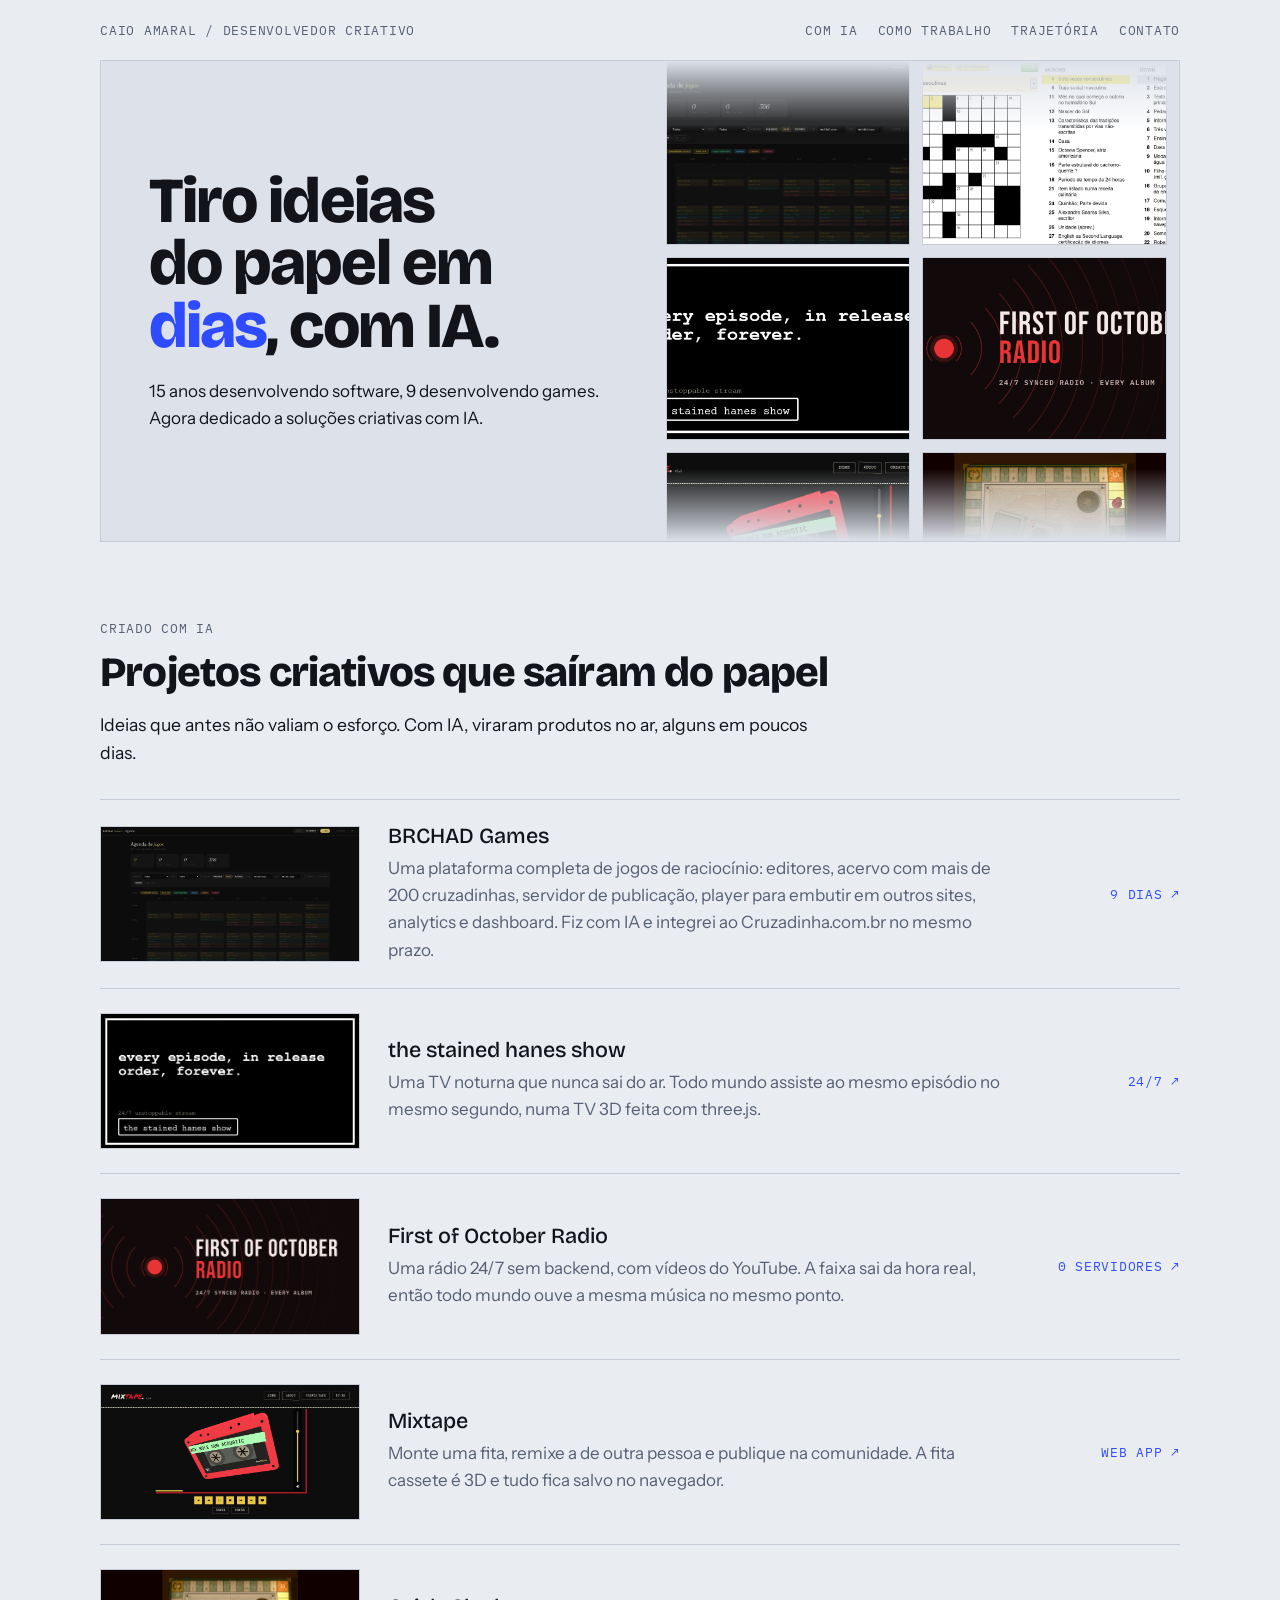
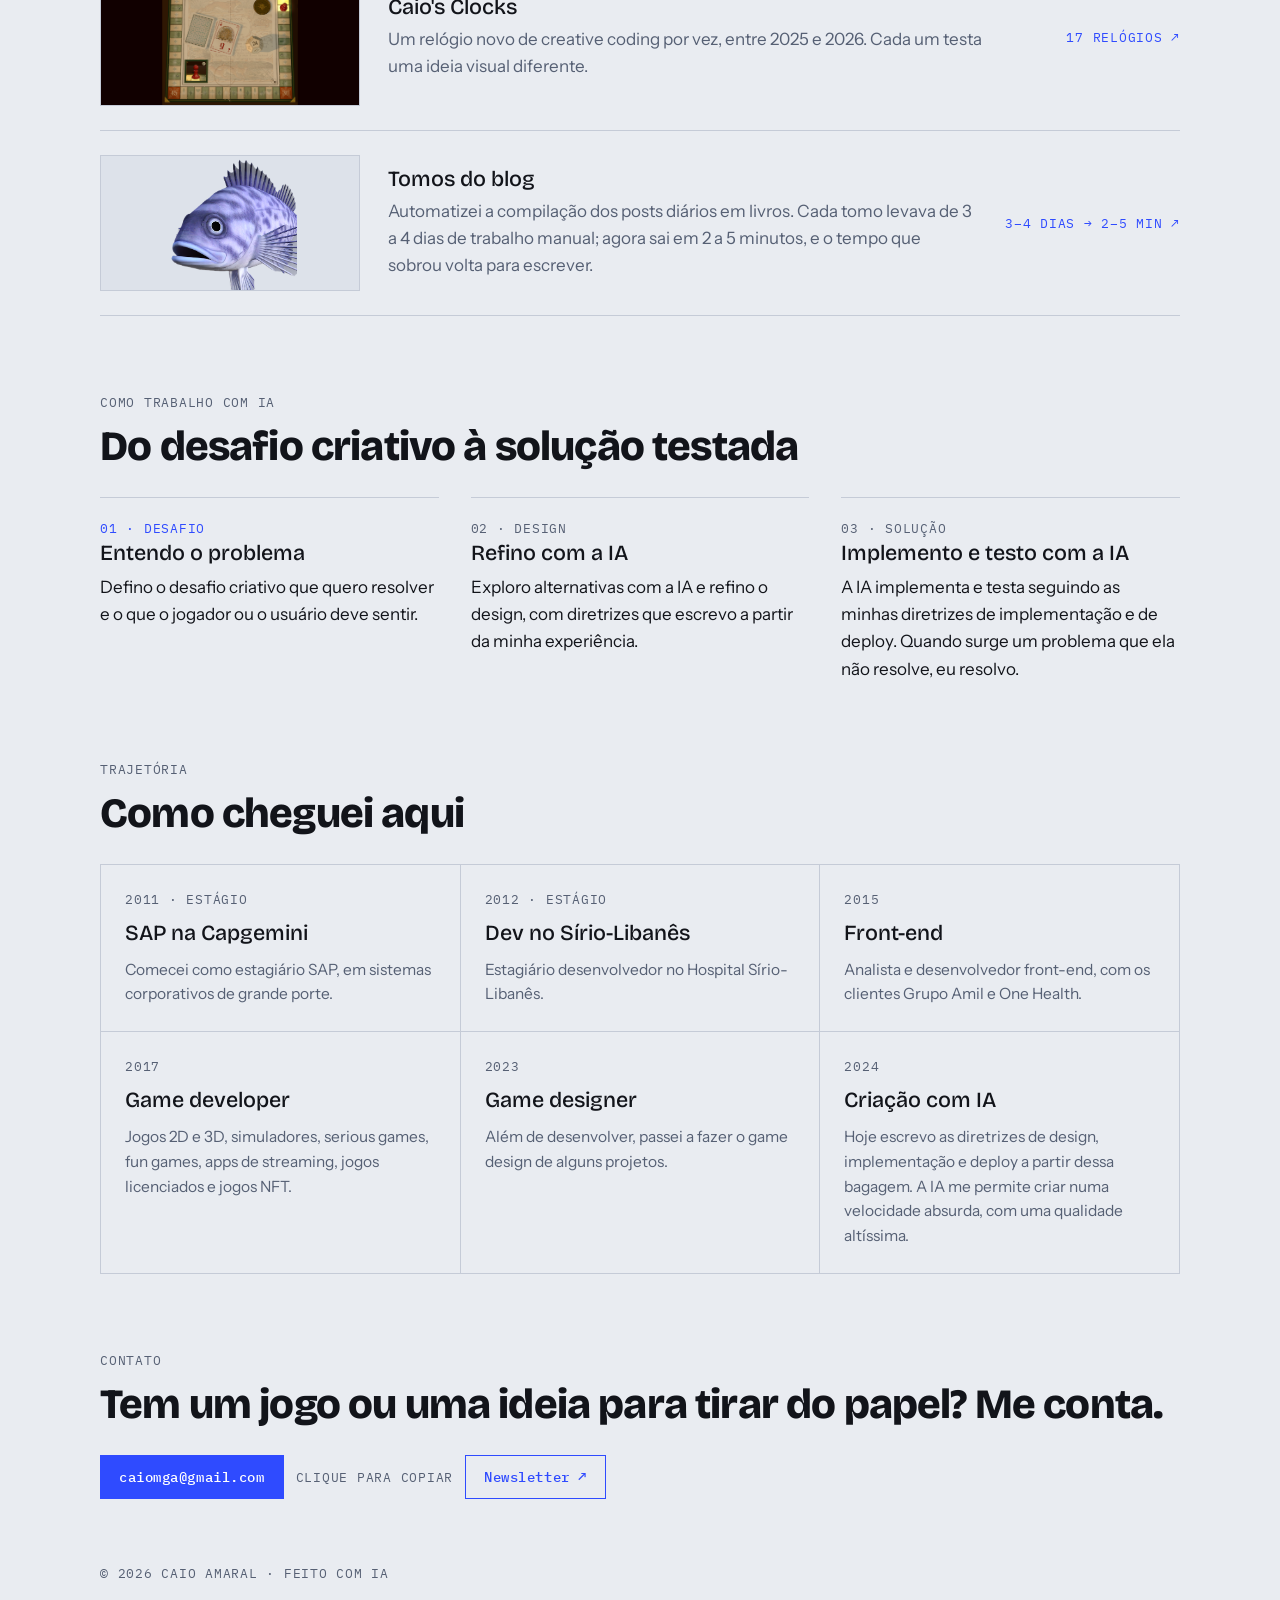
==== v2.html @ 66783889 "v2: game designer vira marco de 2023 na trajetória; grade 3x2 Co-Authored-By: Claude Opus 5.5 <norep" ====
<!doctype html>
<html lang="pt-BR">
<head>
<meta charset="utf-8">
<meta name="viewport" content="width=device-width, initial-scale=1">
<title>Caio Amaral · Desenvolvedor Criativo</title>
<meta name="description" content="Desenvolvedor criativo, com 9 anos em games. Jogos 2D e 3D, simuladores e serious games, e projetos criativos feitos com IA em dias.">
<link rel="preconnect" href="https://fonts.googleapis.com">
<link rel="preconnect" href="https://fonts.gstatic.com" crossorigin>
<link rel="stylesheet" href="https://fonts.googleapis.com/css2?family=Bricolage+Grotesque:opsz,wght@12..96,500;12..96,800&family=Instrument+Sans:wght@400;500&family=IBM+Plex+Mono:wght@400;500&display=swap">
<link rel="stylesheet" href="styles.css">
</head>
<body>
<div class="wrap">
  <nav class="mono">
    <span>caio amaral / desenvolvedor criativo</span>
    <div><a href="#ia">com ia</a><a href="#metodo">como trabalho</a><a href="#trilha">trajetória</a><a href="#contato">contato</a></div>
  </nav>

  <header class="hero hero-split">
    <div class="hero-copy">
      <h1>Tiro ideias do papel em <em>dias</em>, com IA.</h1>
      <p>15 anos desenvolvendo software, 9 desenvolvendo games. Agora dedicado a soluções criativas com IA.</p>
    </div>
    <!-- cada coluna repete as imagens duas vezes para o loop não ter emenda -->
    <div class="mosaic" aria-hidden="true">
      <div class="col">
        <img src="assets/brchad.png" alt=""><img src="assets/tshs.jpg" alt=""><img src="assets/mixtape.png" alt="">
        <img src="assets/brchad.png" alt=""><img src="assets/tshs.jpg" alt=""><img src="assets/mixtape.png" alt="">
      </div>
      <div class="col">
        <img src="assets/acervo.png" alt=""><img src="assets/radio.png" alt=""><img src="assets/clocks.png" alt="">
        <img src="assets/acervo.png" alt=""><img src="assets/radio.png" alt=""><img src="assets/clocks.png" alt="">
      </div>
    </div>
  </header>

  <section id="ia">
    <span class="mono">Criado com IA</span>
    <h2>Projetos criativos que saíram do papel</h2>
    <p class="lead">Ideias que antes não valiam o esforço. Com IA, viraram produtos no ar, alguns em poucos dias.</p>
    <div id="projects"></div>
  </section>

  <section id="metodo">
    <span class="mono">Como trabalho com IA</span>
    <h2>Do desafio criativo à solução testada</h2>
    <ol class="phases">
      <li><span class="mono">01 · desafio</span><h3>Entendo o problema</h3><p>Defino o desafio criativo que quero resolver e o que o jogador ou o usuário deve sentir.</p></li>
      <li><span class="mono">02 · design</span><h3>Refino com a IA</h3><p>Exploro alternativas com a IA e refino o design, com diretrizes que escrevo a partir da minha experiência.</p></li>
      <li><span class="mono">03 · solução</span><h3>Implemento e testo com a IA</h3><p>A IA implementa e testa seguindo as minhas diretrizes de implementação e de deploy. Quando surge um problema que ela não resolve, eu resolvo.</p></li>
    </ol>
  </section>

  <section id="trilha">
    <span class="mono">Trajetória</span>
    <h2>Como cheguei aqui</h2>
    <div class="tracks six">
      <article>
        <span class="mono">2011 · estágio</span>
        <h3>SAP na Capgemini</h3>
        <p>Comecei como estagiário SAP, em sistemas corporativos de grande porte.</p>
      </article>
      <article>
        <span class="mono">2012 · estágio</span>
        <h3>Dev no Sírio-Libanês</h3>
        <p>Estagiário desenvolvedor no Hospital Sírio-Libanês.</p>
      </article>
      <article>
        <span class="mono">2015</span>
        <h3>Front-end</h3>
        <p>Analista e desenvolvedor front-end, com os clientes Grupo Amil e One Health.</p>
      </article>
      <article>
        <span class="mono">2017</span>
        <h3>Game developer</h3>
        <p>Jogos 2D e 3D, simuladores, serious games, fun games, apps de streaming, jogos licenciados e jogos NFT.</p>
      </article>
      <article>
        <span class="mono">2023</span>
        <h3>Game designer</h3>
        <p>Além de desenvolver, passei a fazer o game design de alguns projetos.</p>
      </article>
      <article>
        <span class="mono">2024</span>
        <h3>Criação com IA</h3>
        <p>Hoje escrevo as diretrizes de design, implementação e deploy a partir dessa bagagem. A IA me permite criar numa velocidade absurda, com uma qualidade altíssima.</p>
      </article>
    </div>
  </section>

  <section id="contato">
    <span class="mono">Contato</span>
    <h2>Tem um jogo ou uma ideia para tirar do papel? Me conta.</h2>
    <div class="contact">
      <button class="primary" id="copy" type="button">caiomga@gmail.com</button>
      <span class="mono" id="msg" role="status">clique para copiar</span>
      <a class="btn" href="https://devcriativo.substack.com/" target="_blank" rel="noopener noreferrer">Newsletter ↗</a>
    </div>
  </section>

  <footer class="mono">© <span id="year">2026</span> Caio Amaral · feito com IA</footer>
</div>
<script src="projects-v2.js"></script>
<script src="main.js"></script>
</body>
</html>
---- styles.css ----
/* layout: hero com campo ASCII em canvas, números, trilha em 3 colunas, lista de projetos, contato */
:root{
  --bg:#e9ecf1; --fg:#12141a; --muted:#566074; --line:#c5cbd7; --panel:#dde2ea;
  --accent:#2f4bff; --accent-fg:#ffffff; --field:#2f4bff;
  --display:'Bricolage Grotesque','Helvetica Neue',Arial,sans-serif;
  --body:'Instrument Sans','Helvetica Neue',Arial,sans-serif;
  --mono:'IBM Plex Mono',ui-monospace,Menlo,Consolas,monospace;
}
@media (prefers-color-scheme:dark){:root:not([data-theme="light"]){
  --bg:#0d0f14; --fg:#e8ebf2; --muted:#8c96aa; --line:#262b38; --panel:#151923;
  --accent:#ff5c8a; --accent-fg:#14060b; --field:#8fa2ff; color-scheme:dark}}
:root[data-theme="dark"]{
  --bg:#0d0f14; --fg:#e8ebf2; --muted:#8c96aa; --line:#262b38; --panel:#151923;
  --accent:#ff5c8a; --accent-fg:#14060b; --field:#8fa2ff; color-scheme:dark}

*{box-sizing:border-box}
body{margin:0;background:var(--bg);color:var(--fg);font:400 17px/1.6 var(--body);
  padding-inline:max(16px,env(safe-area-inset-left,0px))}
.wrap{max-width:1080px;margin:0 auto}
a{color:inherit}
:focus-visible{outline:2px solid var(--accent);outline-offset:3px}
.mono{font-family:var(--mono);font-size:12.5px;letter-spacing:.06em;text-transform:uppercase;color:var(--muted)}

nav{display:flex;justify-content:space-between;gap:16px;padding-block:20px;flex-wrap:wrap}
nav a{text-decoration:none}
nav a:hover{color:var(--accent)}
nav div{display:flex;gap:20px;flex-wrap:wrap}

.hero{-webkit-user-select:none;user-select:none;position:relative;border:1px solid var(--line);background:var(--panel);overflow:hidden;min-height:440px}
#field{position:absolute;inset:0;width:100%;height:100%;display:block}
.hero-copy{position:relative;padding:clamp(20px,4vw,48px);pointer-events:none;max-width:780px}
h1{font:800 clamp(2.4rem,7vw,5rem)/.98 var(--display);letter-spacing:-.03em;margin:18px 0 20px;text-wrap:balance}
h1 em{font-style:normal;color:var(--accent)}
.hero-copy p{max-width:52ch;margin:0}
.hero-hint{position:absolute;right:16px;bottom:12px}

/* hero da v2: texto à esquerda, mosaico de projetos à direita (uma coluna sobe, a outra desce) */
.hero-split{display:grid;grid-template-columns:minmax(0,1.1fr) minmax(0,1fr);align-items:center;min-height:480px}
.hero-split .hero-copy{pointer-events:auto}
.hero-split h1{font-size:clamp(2.2rem,5vw,4rem);margin-top:0}
.mosaic{height:480px;display:grid;grid-template-columns:1fr 1fr;gap:12px;padding-right:12px;overflow:hidden;
  -webkit-mask-image:linear-gradient(transparent,#000 15%,#000 85%,transparent);mask-image:linear-gradient(transparent,#000 15%,#000 85%,transparent)}
.mosaic .col{display:flex;flex-direction:column;gap:12px;animation:rise 45s linear infinite}
.mosaic .col:nth-child(2){animation-duration:60s;animation-direction:reverse}
.mosaic img{display:block;width:100%;aspect-ratio:4/3;object-fit:cover;object-position:top center;border:1px solid var(--line)}
@keyframes rise{to{transform:translateY(calc(-50% - 6px))}}
@media(max-width:800px){.hero-split{grid-template-columns:1fr}.mosaic{height:260px;padding:0 12px}}
@media(prefers-reduced-motion:reduce){.mosaic .col{animation:none}}

section{padding-block:72px 0}
h2{font:800 clamp(1.8rem,4vw,2.6rem)/1.05 var(--display);letter-spacing:-.02em;margin:10px 0 28px;text-wrap:balance}
h3{font:500 1.35rem/1.15 var(--display);margin:0}

.numbers{display:grid;grid-template-columns:repeat(auto-fit,minmax(220px,1fr));gap:24px;padding-block:40px 0}
.numbers div{display:flex;flex-direction:column;gap:6px;border-top:2px solid var(--accent);padding-top:16px;min-width:0}
.numbers strong{font:800 clamp(1.8rem,4vw,2.5rem)/1.05 var(--display);letter-spacing:-.02em;font-variant-numeric:tabular-nums}
.numbers p{margin:6px 0 0;color:var(--muted);font-size:15.5px}

.case{display:flex;flex-direction:column;align-items:flex-start;gap:16px;max-width:60ch;font-size:1.1rem}
.case p{margin:0}
.cases{display:grid;grid-template-columns:repeat(auto-fit,minmax(300px,1fr));gap:40px}
.cases .case{max-width:none;font-size:1rem;border-top:2px solid var(--accent);padding-top:20px;min-width:0}
.cases .btn{margin-top:auto}
.metric{font:800 clamp(1.8rem,4vw,2.5rem)/1.05 var(--display);letter-spacing:-.02em;color:var(--accent);font-variant-numeric:tabular-nums}
.btn{font:500 14px var(--mono);letter-spacing:.04em;padding:12px 18px;border:1px solid var(--accent);color:var(--accent);text-decoration:none}
.btn:hover{background:var(--accent);color:var(--accent-fg)}
.lead{max-width:60ch;margin:-12px 0 32px;font-size:1.1rem}
.groups{display:grid;gap:28px}
.groups h3{font-size:1rem;margin-bottom:10px;color:var(--muted)}
.groups .tags{margin:0}
.groups .tags li{font-size:13px;padding:5px 10px}
.approach{display:grid;grid-template-columns:repeat(auto-fit,minmax(280px,1fr));gap:32px}
.approach article{border-top:2px solid var(--accent);padding-top:16px;min-width:0}
.approach h3{margin-bottom:10px}
.approach p{margin:0;color:var(--muted);max-width:56ch}

.phases{list-style:none;margin:0;padding:0;display:grid;grid-template-columns:repeat(auto-fit,minmax(240px,1fr));gap:32px}
.phases li{border-top:1px solid var(--line);padding-top:16px;min-width:0}
.phases li:first-child .mono{color:var(--accent)}
.phases p{margin:8px 0 0;max-width:42ch}

.tracks{display:grid;grid-template-columns:repeat(auto-fit,minmax(260px,1fr));gap:1px;background:var(--line);border:1px solid var(--line)}
.tracks article{background:var(--bg);padding:24px;display:flex;flex-direction:column;gap:12px;min-width:0}
.tracks.six{grid-template-columns:repeat(auto-fit,minmax(min(100%,300px),1fr))}
.tracks p{margin:0;color:var(--muted);font-size:15.5px}
.tags{list-style:none;margin:auto 0 0;padding:0;display:flex;flex-wrap:wrap;gap:6px}
.tags li{font:400 12px var(--mono);border:1px solid var(--line);padding:3px 8px}

.proj{display:grid;grid-template-columns:260px minmax(0,1fr) auto;gap:12px 28px;padding:24px 0;border-top:1px solid var(--line);align-items:center;text-decoration:none}
.proj figure{margin:0;aspect-ratio:1200/630;background:var(--panel);border:1px solid var(--line);overflow:hidden}
.proj img{display:block;width:100%;height:100%;object-fit:cover;object-position:top center;transition:transform .3s}
.proj img.contain{object-fit:contain;object-position:center}
.proj:hover img{transform:scale(1.04)}
.proj .info{display:flex;flex-direction:column;gap:6px;min-width:0}
.proj:last-child{border-bottom:1px solid var(--line)}
.proj p{margin:0;color:var(--muted);max-width:56ch}
.proj .go{color:var(--accent)}
.proj:hover h3{color:var(--accent)}
@media(max-width:700px){.proj{grid-template-columns:1fr}}
@media(prefers-reduced-motion:reduce){.proj img{transition:none}.proj:hover img{transform:none}}

.game-list{display:grid;grid-template-columns:repeat(auto-fit,minmax(240px,1fr));gap:32px;margin-bottom:48px}
.game{display:flex;flex-direction:column;gap:8px;border-top:2px solid var(--accent);padding-top:16px;text-decoration:none;min-width:0}
.game figure{margin:0 0 8px;aspect-ratio:16/9;background:var(--panel);border:1px solid var(--line);overflow:hidden;display:grid;place-items:center}
.game img{display:block;width:100%;height:100%;object-fit:cover}
.game p{margin:0;color:var(--muted);font-size:15.5px}
.game .result{font:500 1rem/1.3 var(--display);color:var(--accent);margin-top:auto}
a.game:hover h3{color:var(--accent)}
.game.todo{border-top-style:dashed}
.game.todo figure{border-style:dashed}
.game.todo h3,.game.todo p,.game.todo .result{opacity:.6}
.draft-note{border:1px dashed var(--accent);padding:12px 16px;margin:0 0 32px;font-size:15px;max-width:60ch}

.contact{display:flex;flex-wrap:wrap;gap:12px;align-items:center}
button{font:500 14px var(--mono);letter-spacing:.04em;padding:12px 18px;border:1px solid var(--fg);background:transparent;color:var(--fg);cursor:pointer}
button:hover{border-color:var(--accent);color:var(--accent)}
button.primary{background:var(--accent);border-color:var(--accent);color:var(--accent-fg)}
button.primary:hover{color:var(--accent-fg);filter:brightness(1.1)}
footer{padding-block:64px 40px}
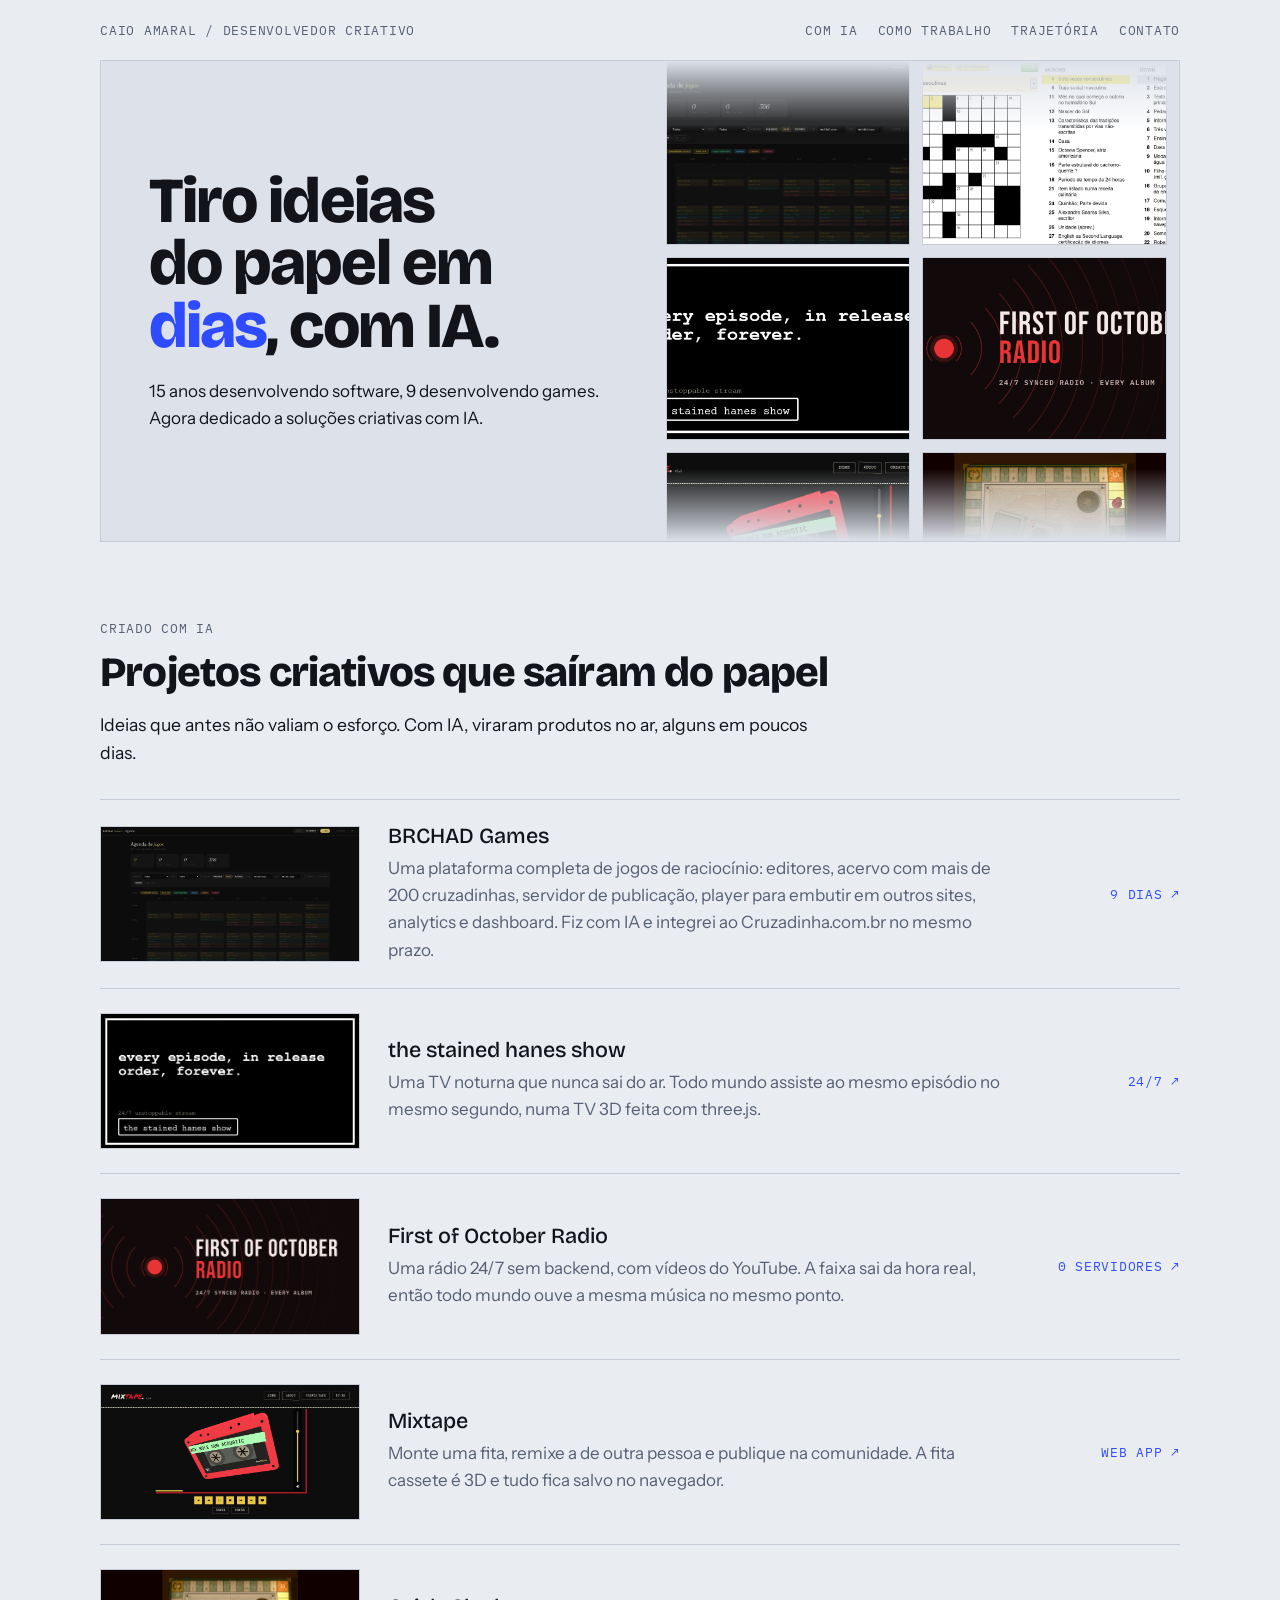
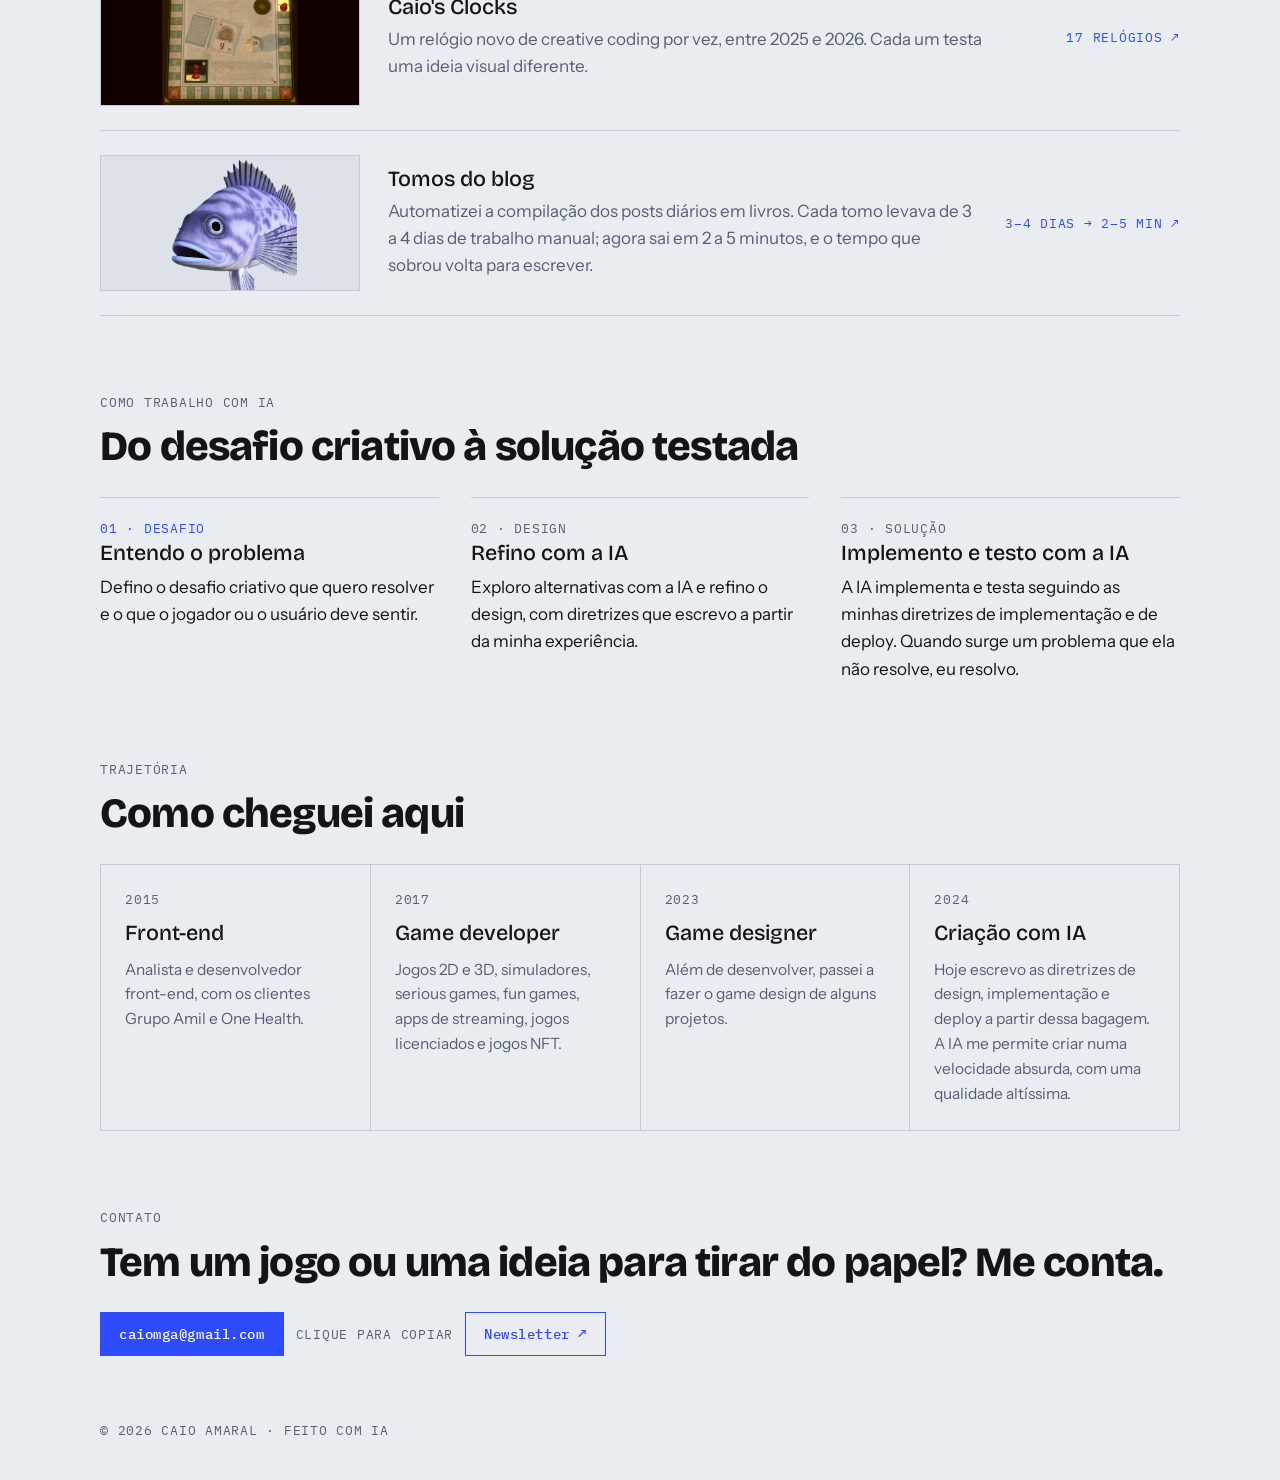
==== commit 0f036388: "v2: remove os estágios da trajetória; grade de 4 colunas Co-Authored-By: Claude Opus 5.5 <noreply@an" ====
--- a/v2.html
+++ b/v2.html
@@ -55,17 +55,7 @@
   <section id="trilha">
     <span class="mono">Trajetória</span>
     <h2>Como cheguei aqui</h2>
-    <div class="tracks six">
-      <article>
-        <span class="mono">2011 · estágio</span>
-        <h3>SAP na Capgemini</h3>
-        <p>Comecei como estagiário SAP, em sistemas corporativos de grande porte.</p>
-      </article>
-      <article>
-        <span class="mono">2012 · estágio</span>
-        <h3>Dev no Sírio-Libanês</h3>
-        <p>Estagiário desenvolvedor no Hospital Sírio-Libanês.</p>
-      </article>
+    <div class="tracks four">
       <article>
         <span class="mono">2015</span>
         <h3>Front-end</h3>
--- a/styles.css
+++ b/styles.css
@@ -81,7 +81,7 @@
 
 .tracks{display:grid;grid-template-columns:repeat(auto-fit,minmax(260px,1fr));gap:1px;background:var(--line);border:1px solid var(--line)}
 .tracks article{background:var(--bg);padding:24px;display:flex;flex-direction:column;gap:12px;min-width:0}
-.tracks.six{grid-template-columns:repeat(auto-fit,minmax(min(100%,300px),1fr))}
+.tracks.four{grid-template-columns:repeat(auto-fit,minmax(min(100%,220px),1fr))}
 .tracks p{margin:0;color:var(--muted);font-size:15.5px}
 .tags{list-style:none;margin:auto 0 0;padding:0;display:flex;flex-wrap:wrap;gap:6px}
 .tags li{font:400 12px var(--mono);border:1px solid var(--line);padding:3px 8px}
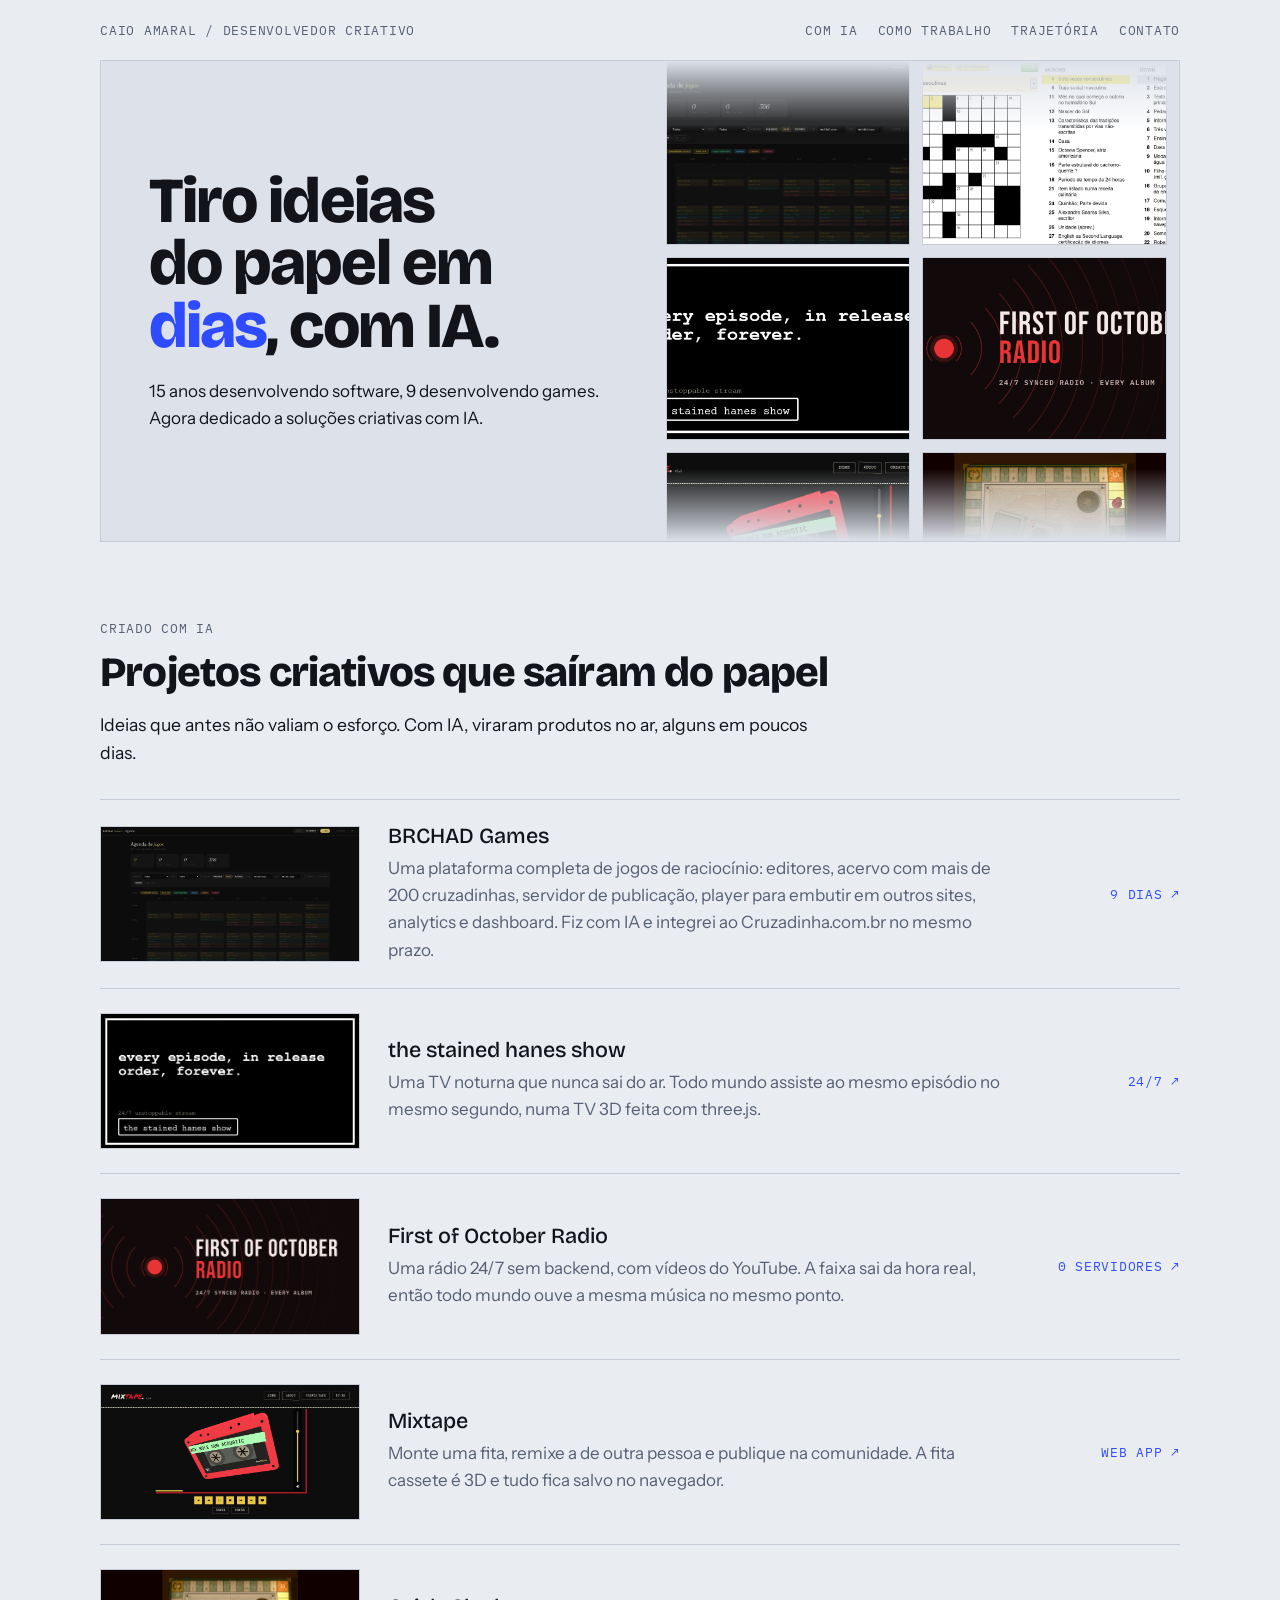
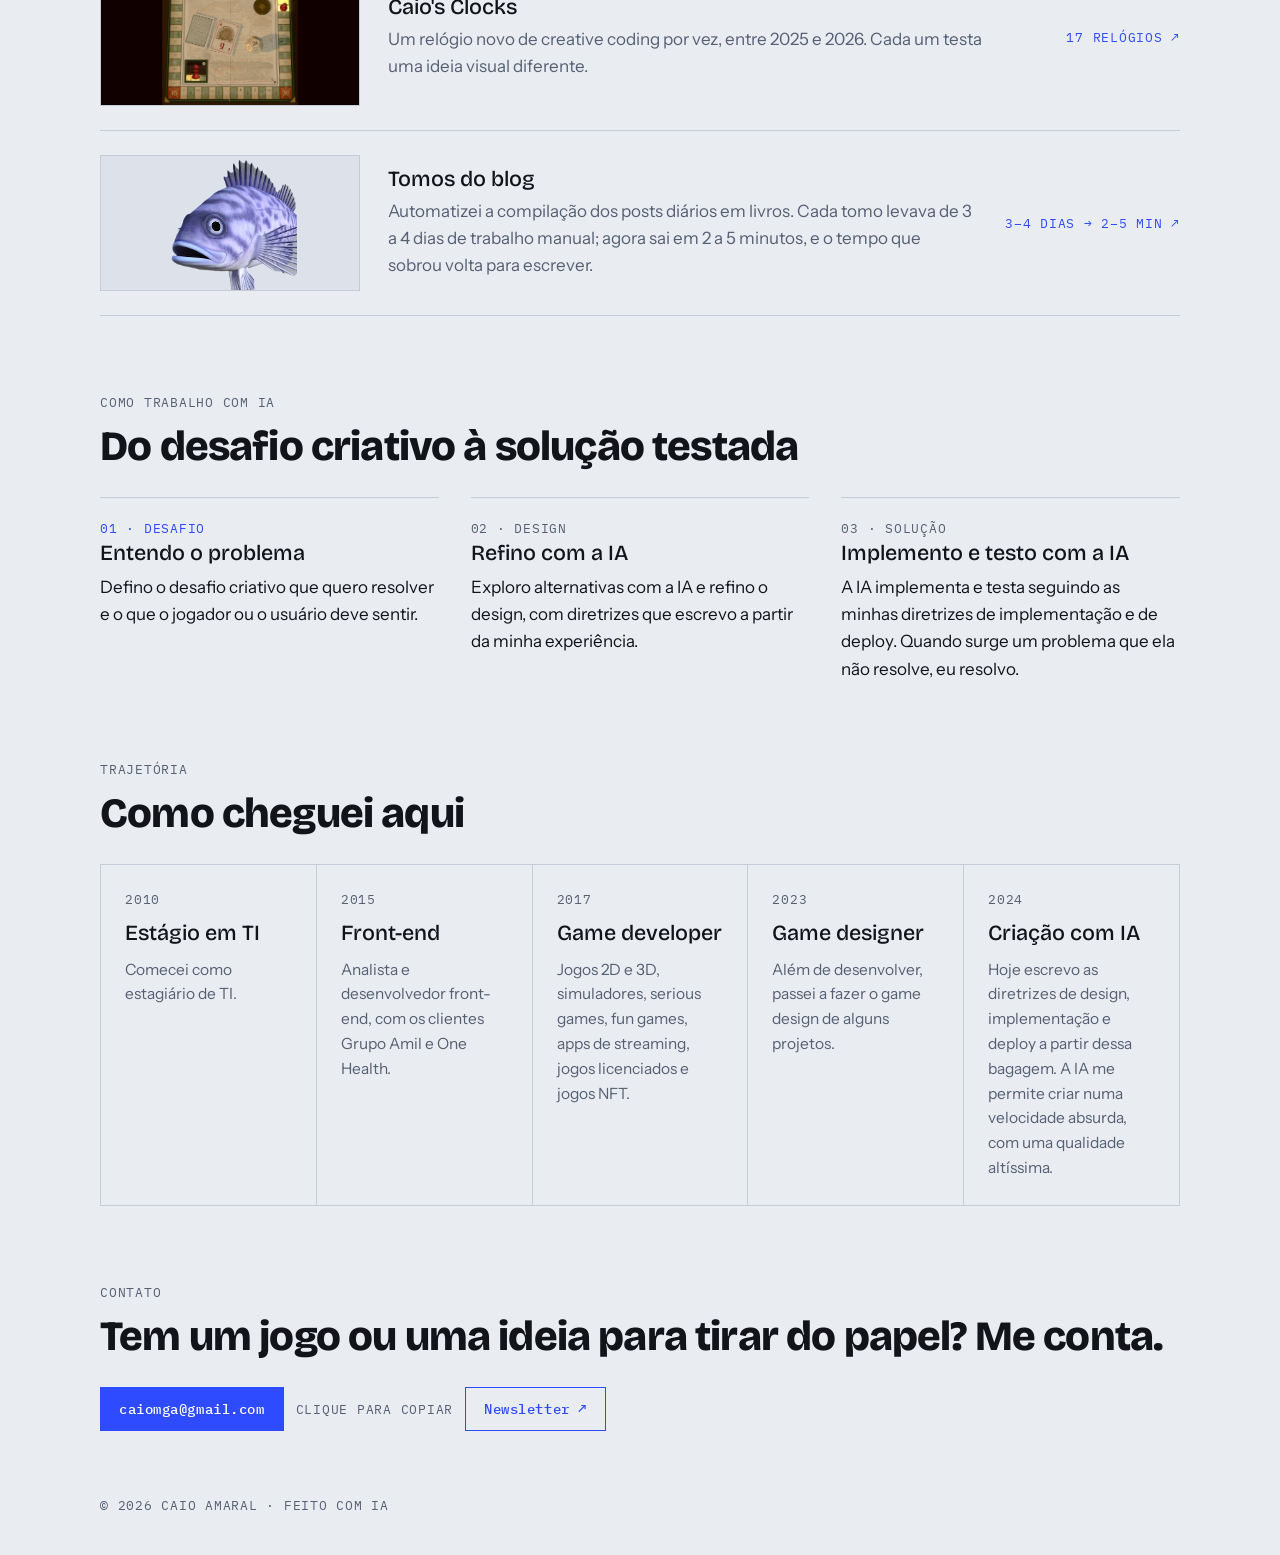
==== commit 4f706ad9: "v2: estágio em TI em 2010 abre a trajetória Co-Authored-By: Claude Opus 5.5 <noreply@anthropic.com>" ====
--- a/v2.html
+++ b/v2.html
@@ -55,7 +55,12 @@
   <section id="trilha">
     <span class="mono">Trajetória</span>
     <h2>Como cheguei aqui</h2>
-    <div class="tracks four">
+    <div class="tracks five">
+      <article>
+        <span class="mono">2010</span>
+        <h3>Estágio em TI</h3>
+        <p>Comecei como estagiário de TI.</p>
+      </article>
       <article>
         <span class="mono">2015</span>
         <h3>Front-end</h3>
--- a/styles.css
+++ b/styles.css
@@ -81,7 +81,7 @@
 
 .tracks{display:grid;grid-template-columns:repeat(auto-fit,minmax(260px,1fr));gap:1px;background:var(--line);border:1px solid var(--line)}
 .tracks article{background:var(--bg);padding:24px;display:flex;flex-direction:column;gap:12px;min-width:0}
-.tracks.four{grid-template-columns:repeat(auto-fit,minmax(min(100%,220px),1fr))}
+.tracks.five{grid-template-columns:repeat(auto-fit,minmax(min(100%,180px),1fr))}
 .tracks p{margin:0;color:var(--muted);font-size:15.5px}
 .tags{list-style:none;margin:auto 0 0;padding:0;display:flex;flex-wrap:wrap;gap:6px}
 .tags li{font:400 12px var(--mono);border:1px solid var(--line);padding:3px 8px}
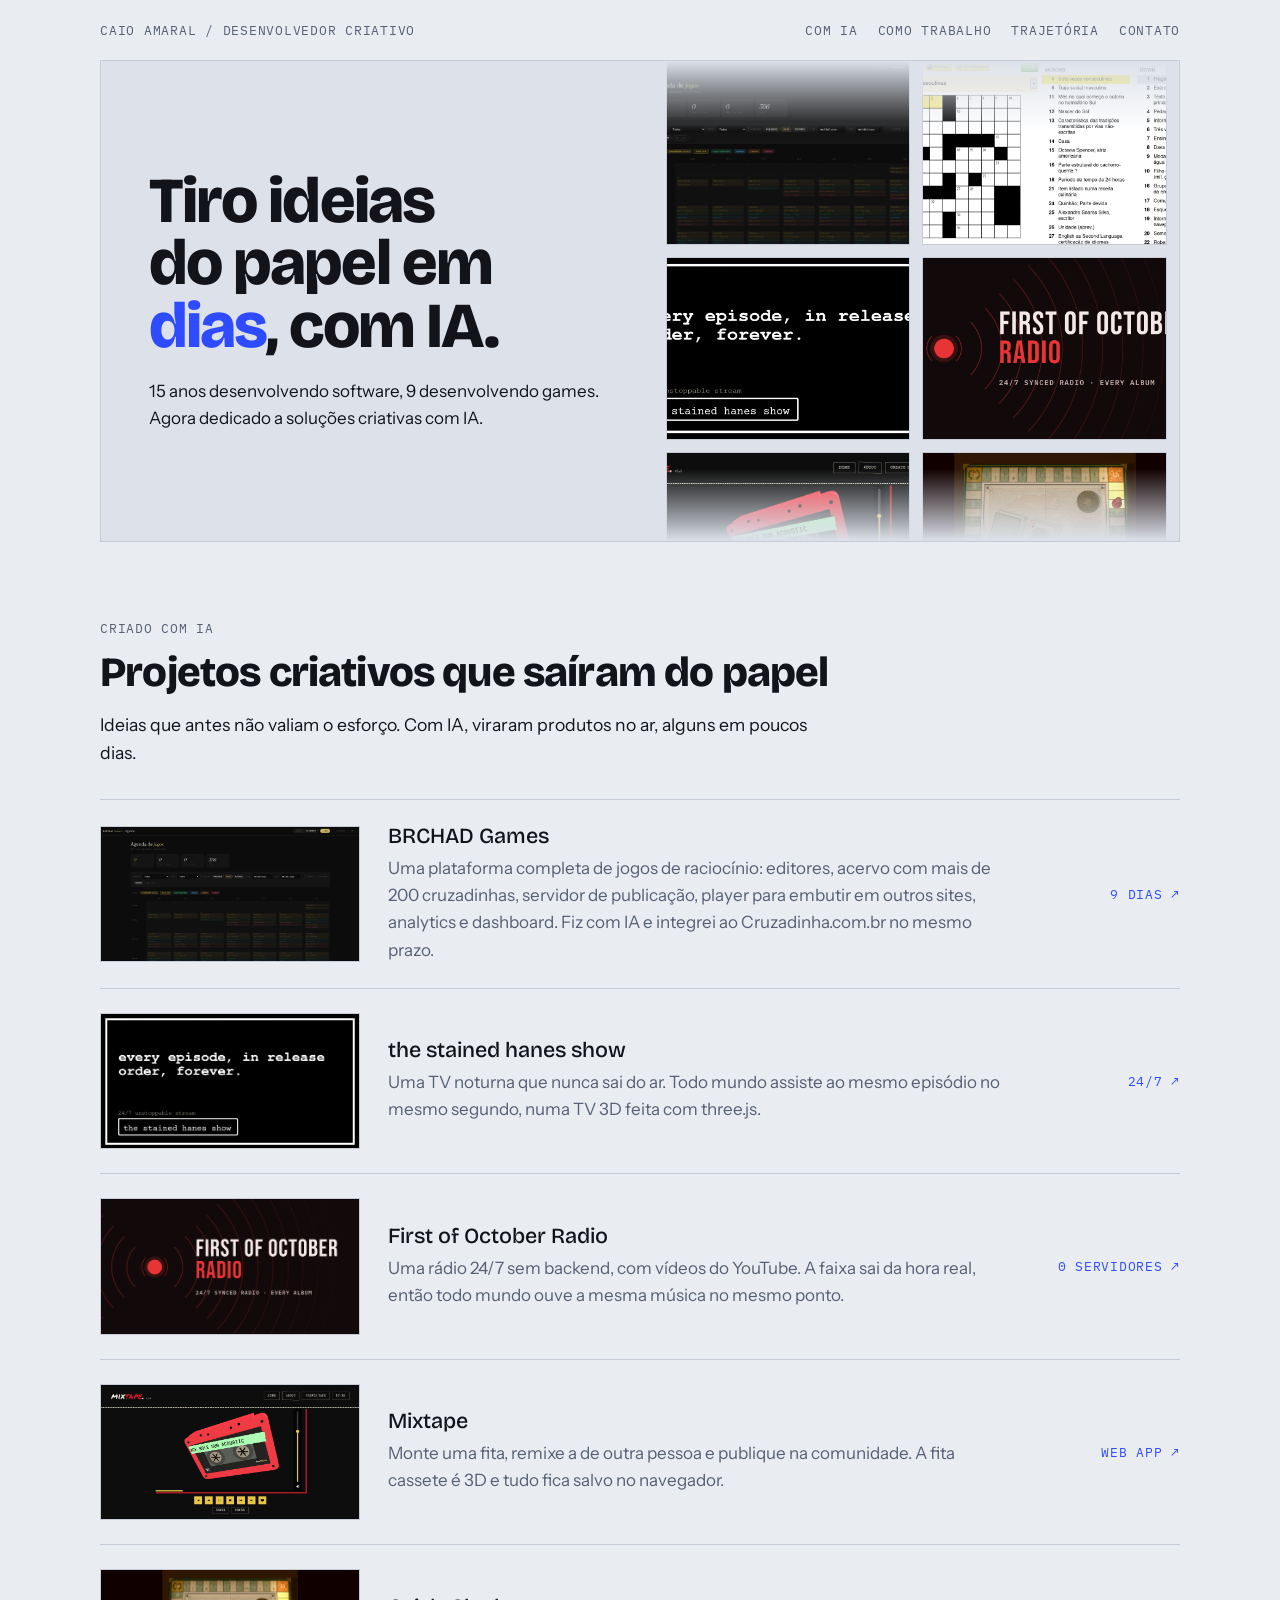
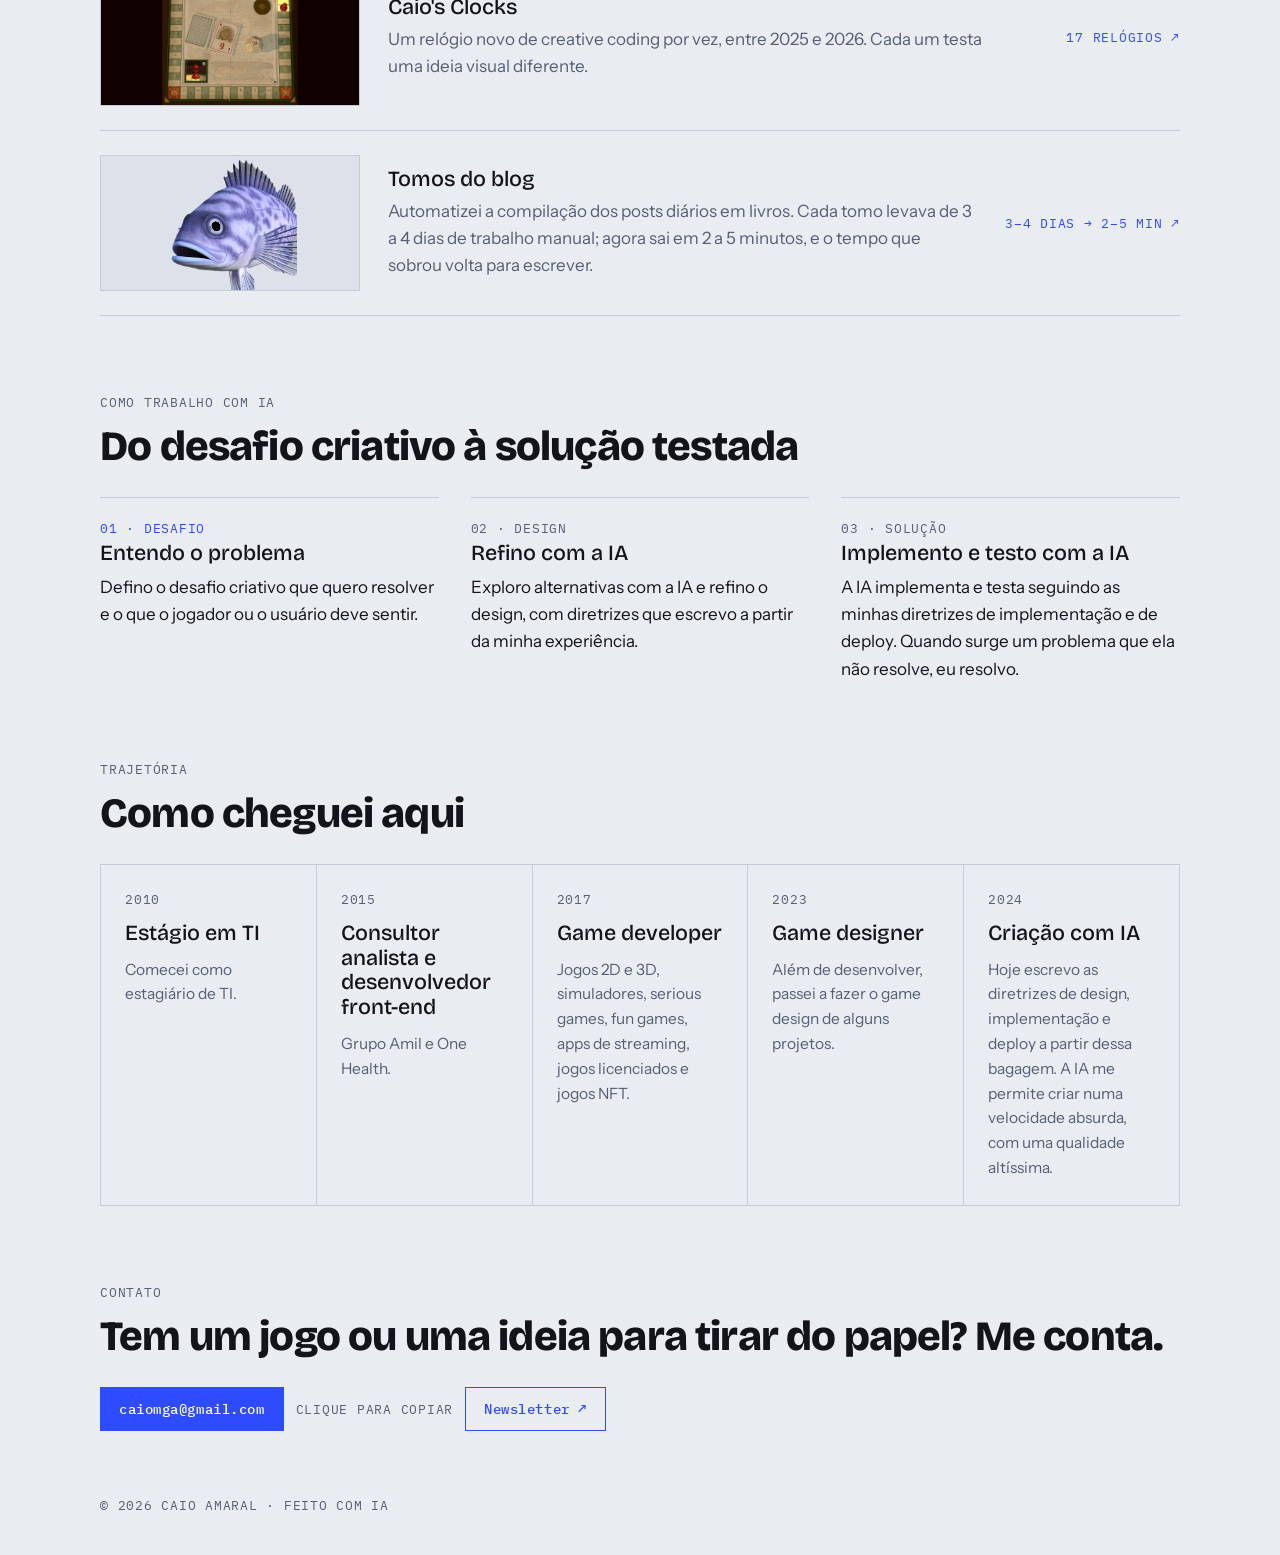
==== commit 14148720: "v2: cargo de consultor no card de 2015 Co-Authored-By: Claude Opus 5.5 <noreply@anthropic.com>" ====
--- a/v2.html
+++ b/v2.html
@@ -63,8 +63,8 @@
       </article>
       <article>
         <span class="mono">2015</span>
-        <h3>Front-end</h3>
-        <p>Analista e desenvolvedor front-end, com os clientes Grupo Amil e One Health.</p>
+        <h3>Consultor analista e desenvolvedor front-end</h3>
+        <p>Grupo Amil e One Health.</p>
       </article>
       <article>
         <span class="mono">2017</span>
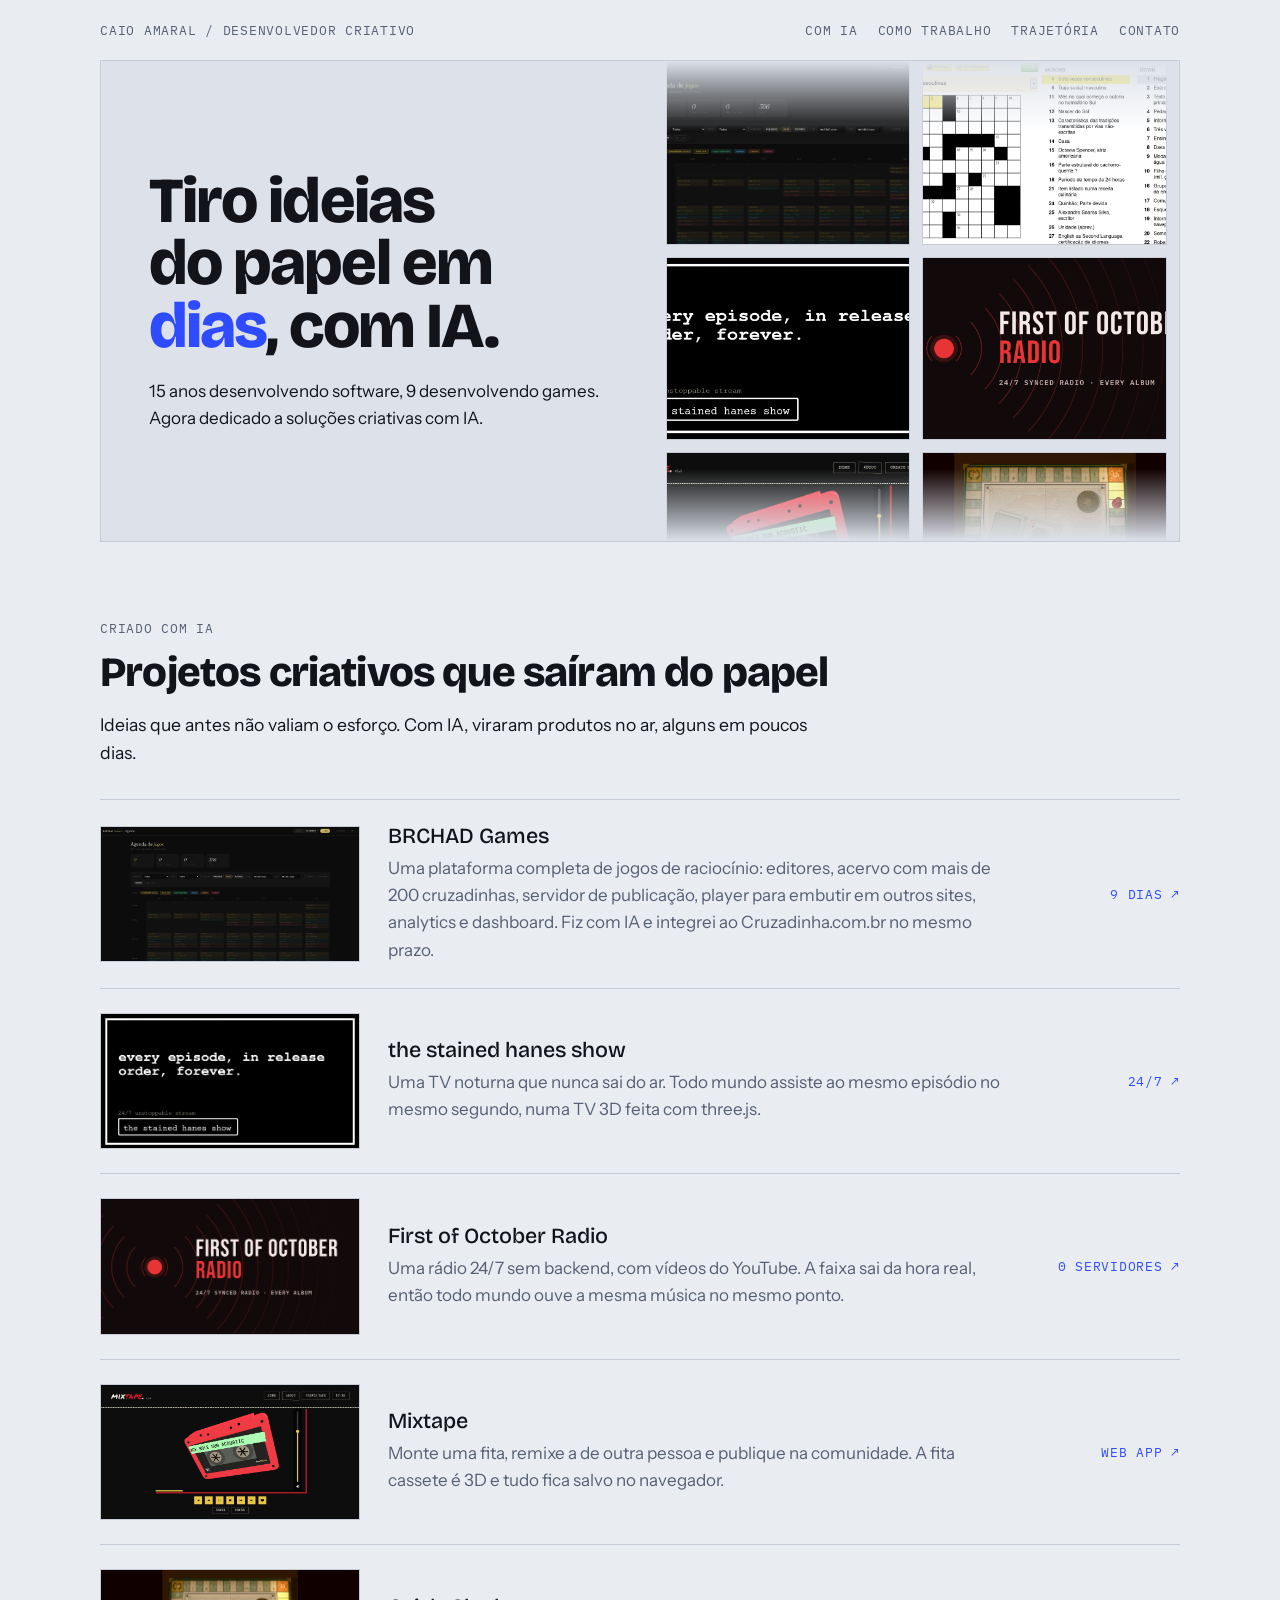
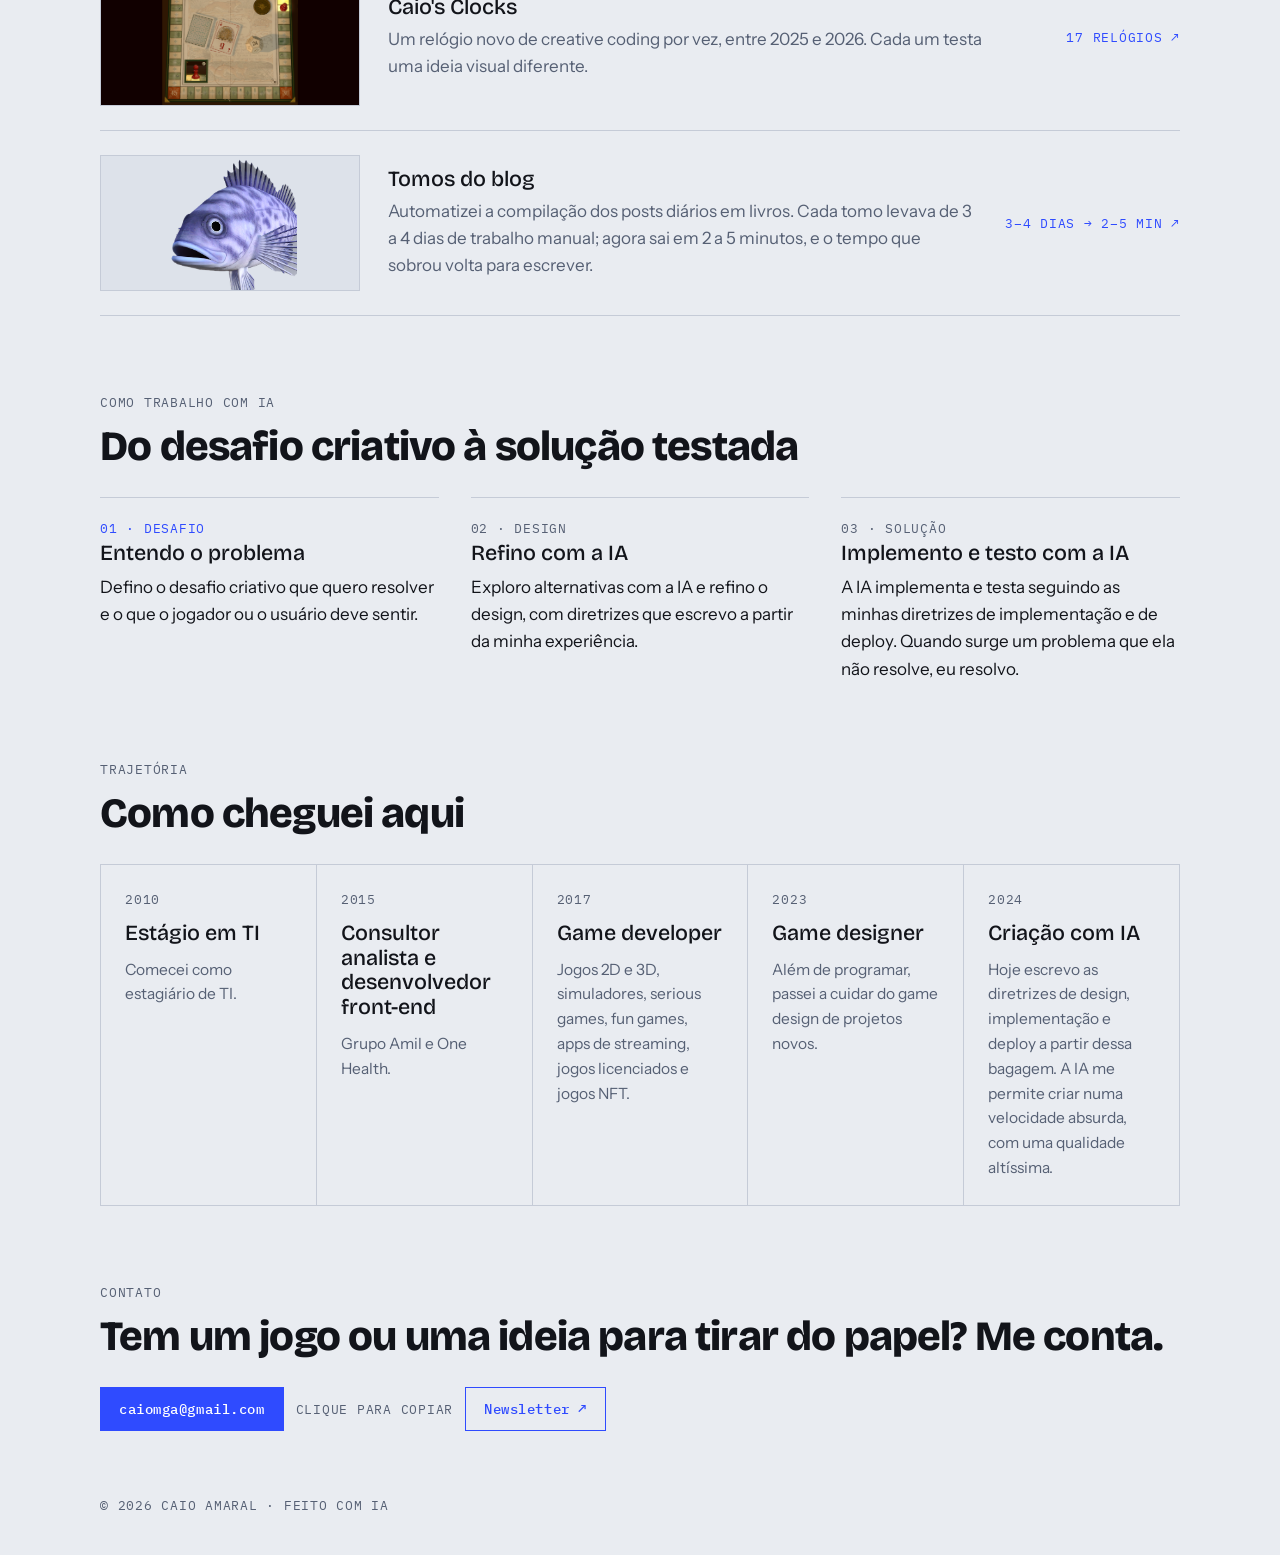
==== commit 6f234951: "v2: novo texto do card de game designer Co-Authored-By: Claude Opus 5.5 <noreply@anthropic.com>" ====
--- a/v2.html
+++ b/v2.html
@@ -74,7 +74,7 @@
       <article>
         <span class="mono">2023</span>
         <h3>Game designer</h3>
-        <p>Além de desenvolver, passei a fazer o game design de alguns projetos.</p>
+        <p>Além de programar, passei a cuidar do game design de projetos novos.</p>
       </article>
       <article>
         <span class="mono">2024</span>
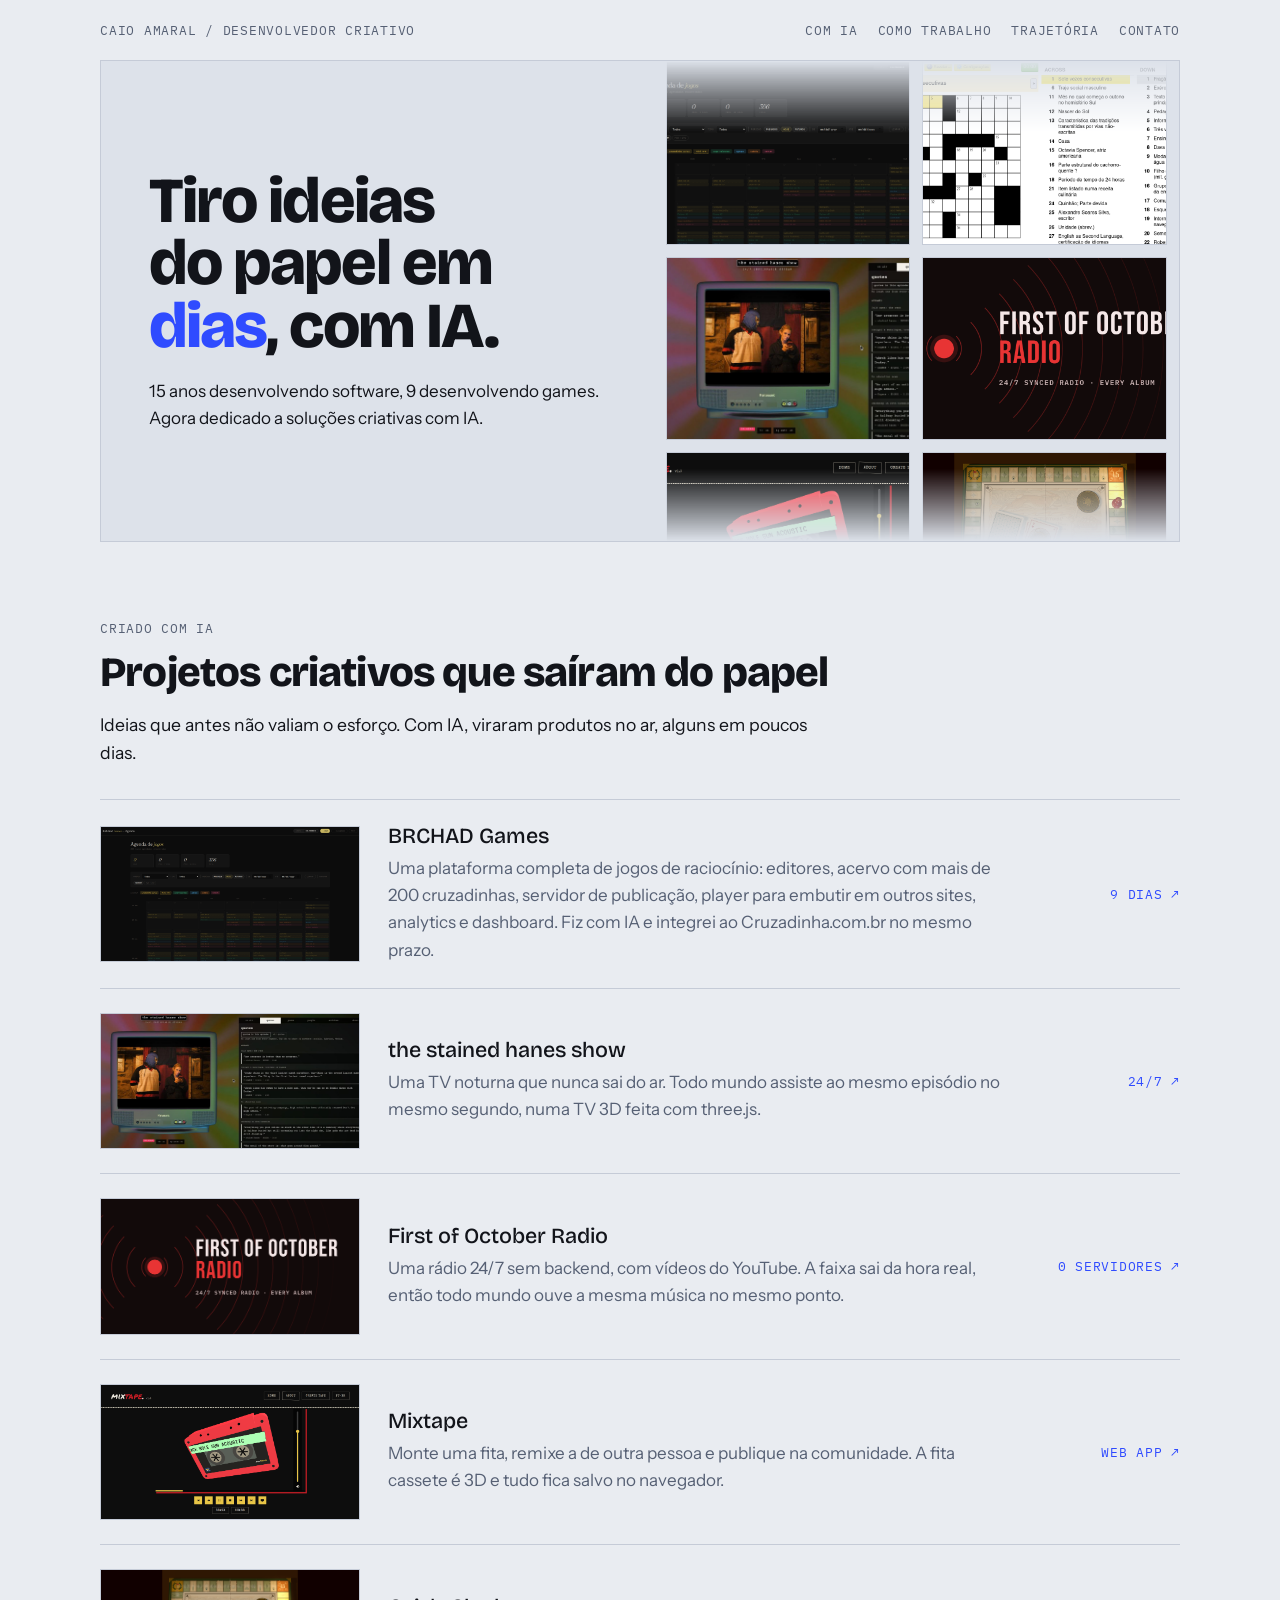
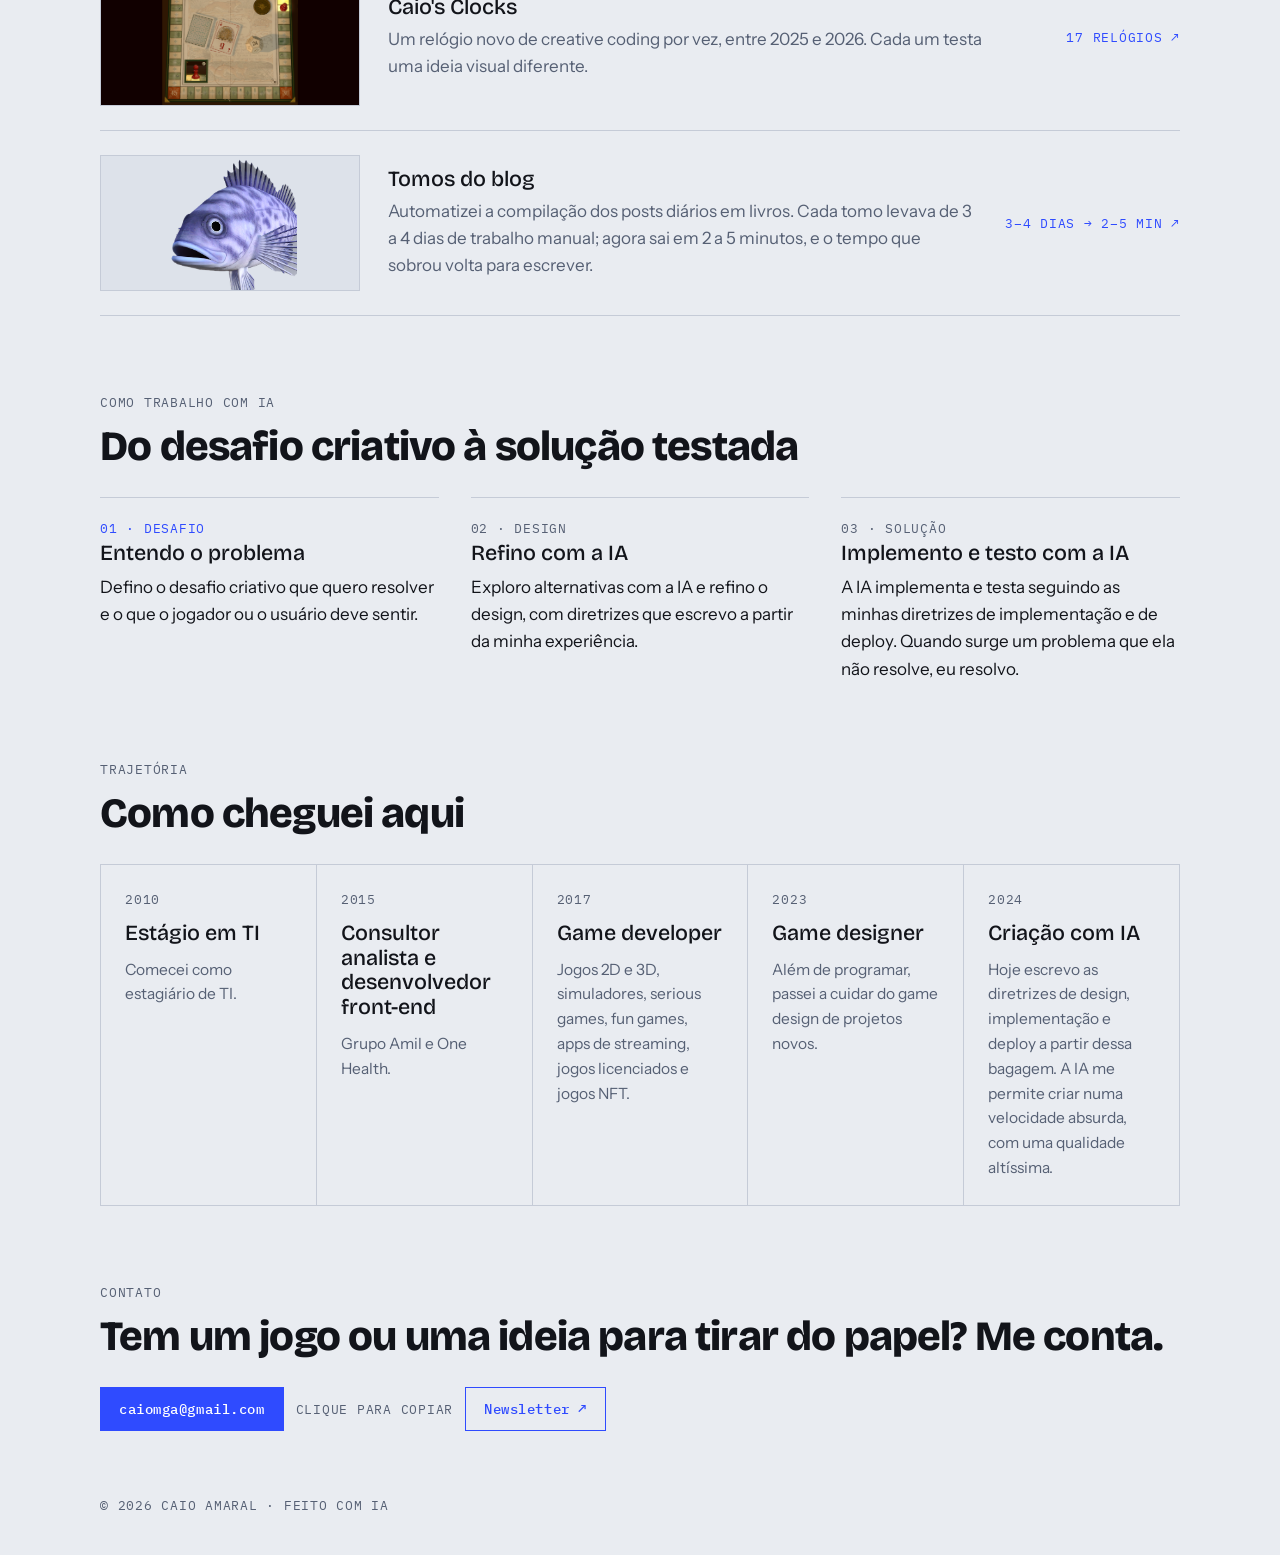
==== commit c8b0fe34: "v2: print do stream no ar representa o the stained hanes show Co-Authored-By: Claude Opus 5.5 <norep" ====
--- a/v2.html
+++ b/v2.html
@@ -25,8 +25,8 @@
     <!-- cada coluna repete as imagens duas vezes para o loop não ter emenda -->
     <div class="mosaic" aria-hidden="true">
       <div class="col">
-        <img src="assets/brchad.png" alt=""><img src="assets/tshs.jpg" alt=""><img src="assets/mixtape.png" alt="">
-        <img src="assets/brchad.png" alt=""><img src="assets/tshs.jpg" alt=""><img src="assets/mixtape.png" alt="">
+        <img src="assets/brchad.png" alt=""><img src="assets/tshs-stream.jpg" alt="" class="left"><img src="assets/mixtape.png" alt="">
+        <img src="assets/brchad.png" alt=""><img src="assets/tshs-stream.jpg" alt="" class="left"><img src="assets/mixtape.png" alt="">
       </div>
       <div class="col">
         <img src="assets/acervo.png" alt=""><img src="assets/radio.png" alt=""><img src="assets/clocks.png" alt="">
--- a/styles.css
+++ b/styles.css
@@ -43,6 +43,7 @@
 .mosaic .col{display:flex;flex-direction:column;gap:12px;animation:rise 45s linear infinite}
 .mosaic .col:nth-child(2){animation-duration:60s;animation-direction:reverse}
 .mosaic img{display:block;width:100%;aspect-ratio:4/3;object-fit:cover;object-position:top center;border:1px solid var(--line)}
+.mosaic img.left{object-position:left top}
 @keyframes rise{to{transform:translateY(calc(-50% - 6px))}}
 @media(max-width:800px){.hero-split{grid-template-columns:1fr}.mosaic{height:260px;padding:0 12px}}
 @media(prefers-reduced-motion:reduce){.mosaic .col{animation:none}}
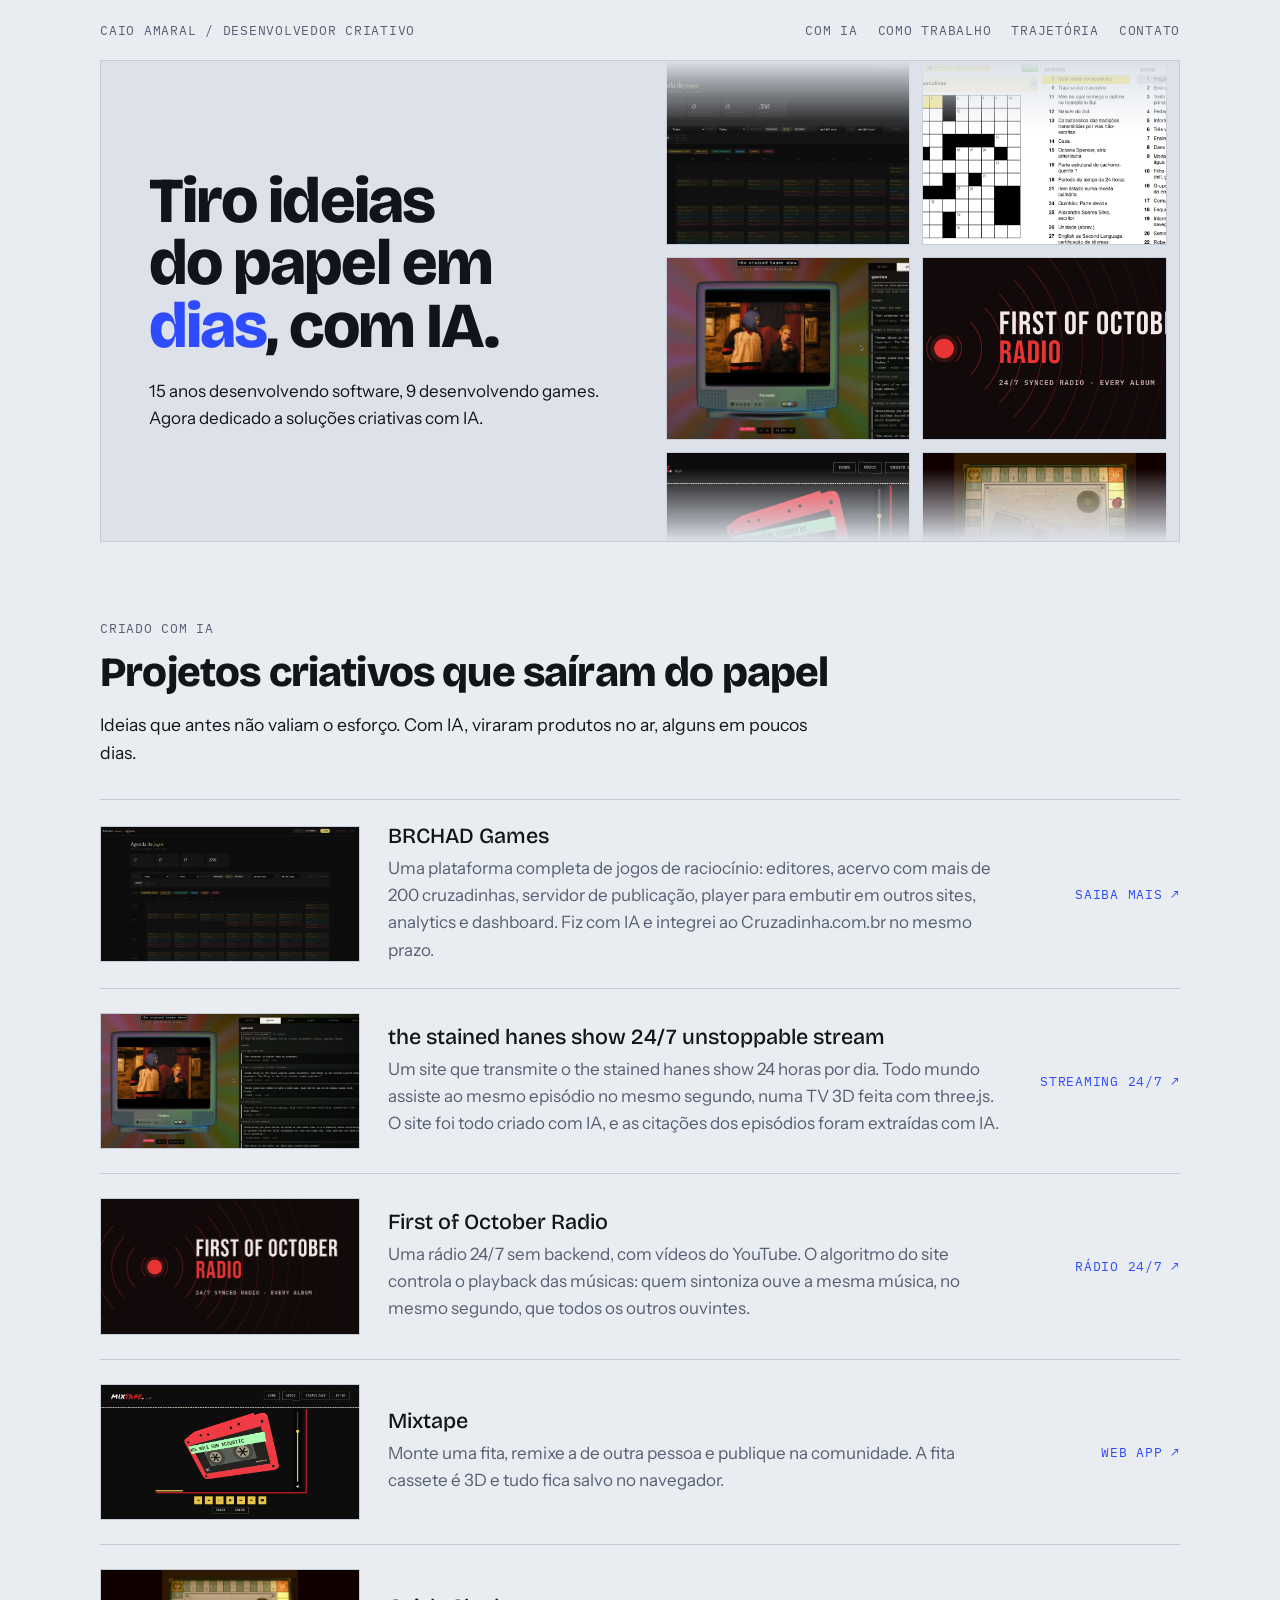
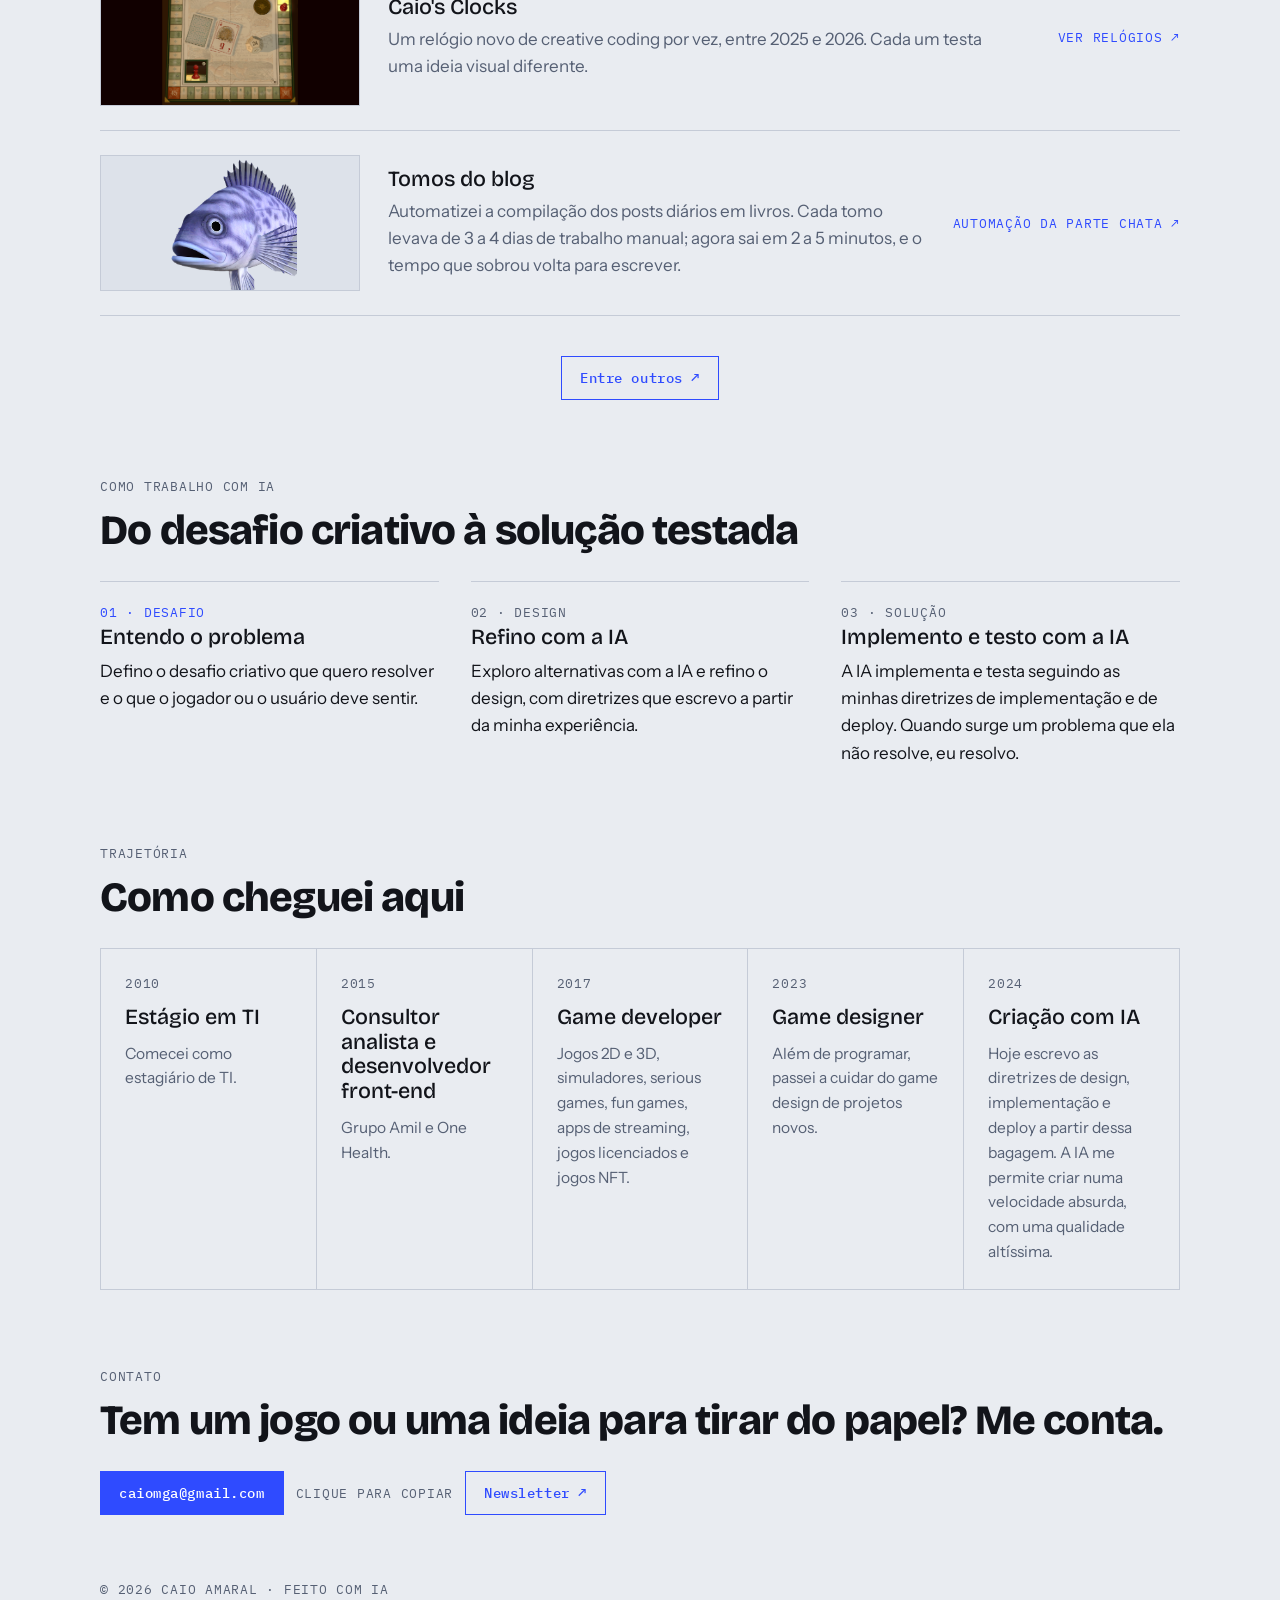
==== commit f2c0da1d: "v2: link Entre outros para brchad.com no fim dos projetos Co-Authored-By: Claude Opus 5.5 <noreply@a" ====
--- a/v2.html
+++ b/v2.html
@@ -40,6 +40,7 @@
     <h2>Projetos criativos que saíram do papel</h2>
     <p class="lead">Ideias que antes não valiam o esforço. Com IA, viraram produtos no ar, alguns em poucos dias.</p>
     <div id="projects"></div>
+    <p class="more"><a class="btn" href="https://brchad.com/" target="_blank" rel="noopener noreferrer">Entre outros ↗</a></p>
   </section>
 
   <section id="metodo">
--- a/styles.css
+++ b/styles.css
@@ -98,6 +98,8 @@
 .proj .go{color:var(--accent)}
 .proj:hover h3{color:var(--accent)}
 @media(max-width:700px){.proj{grid-template-columns:1fr}}
+.more{text-align:center;margin:40px 0 0}
+.more .btn{display:inline-block}
 @media(prefers-reduced-motion:reduce){.proj img{transition:none}.proj:hover img{transform:none}}
 
 .game-list{display:grid;grid-template-columns:repeat(auto-fit,minmax(240px,1fr));gap:32px;margin-bottom:48px}
